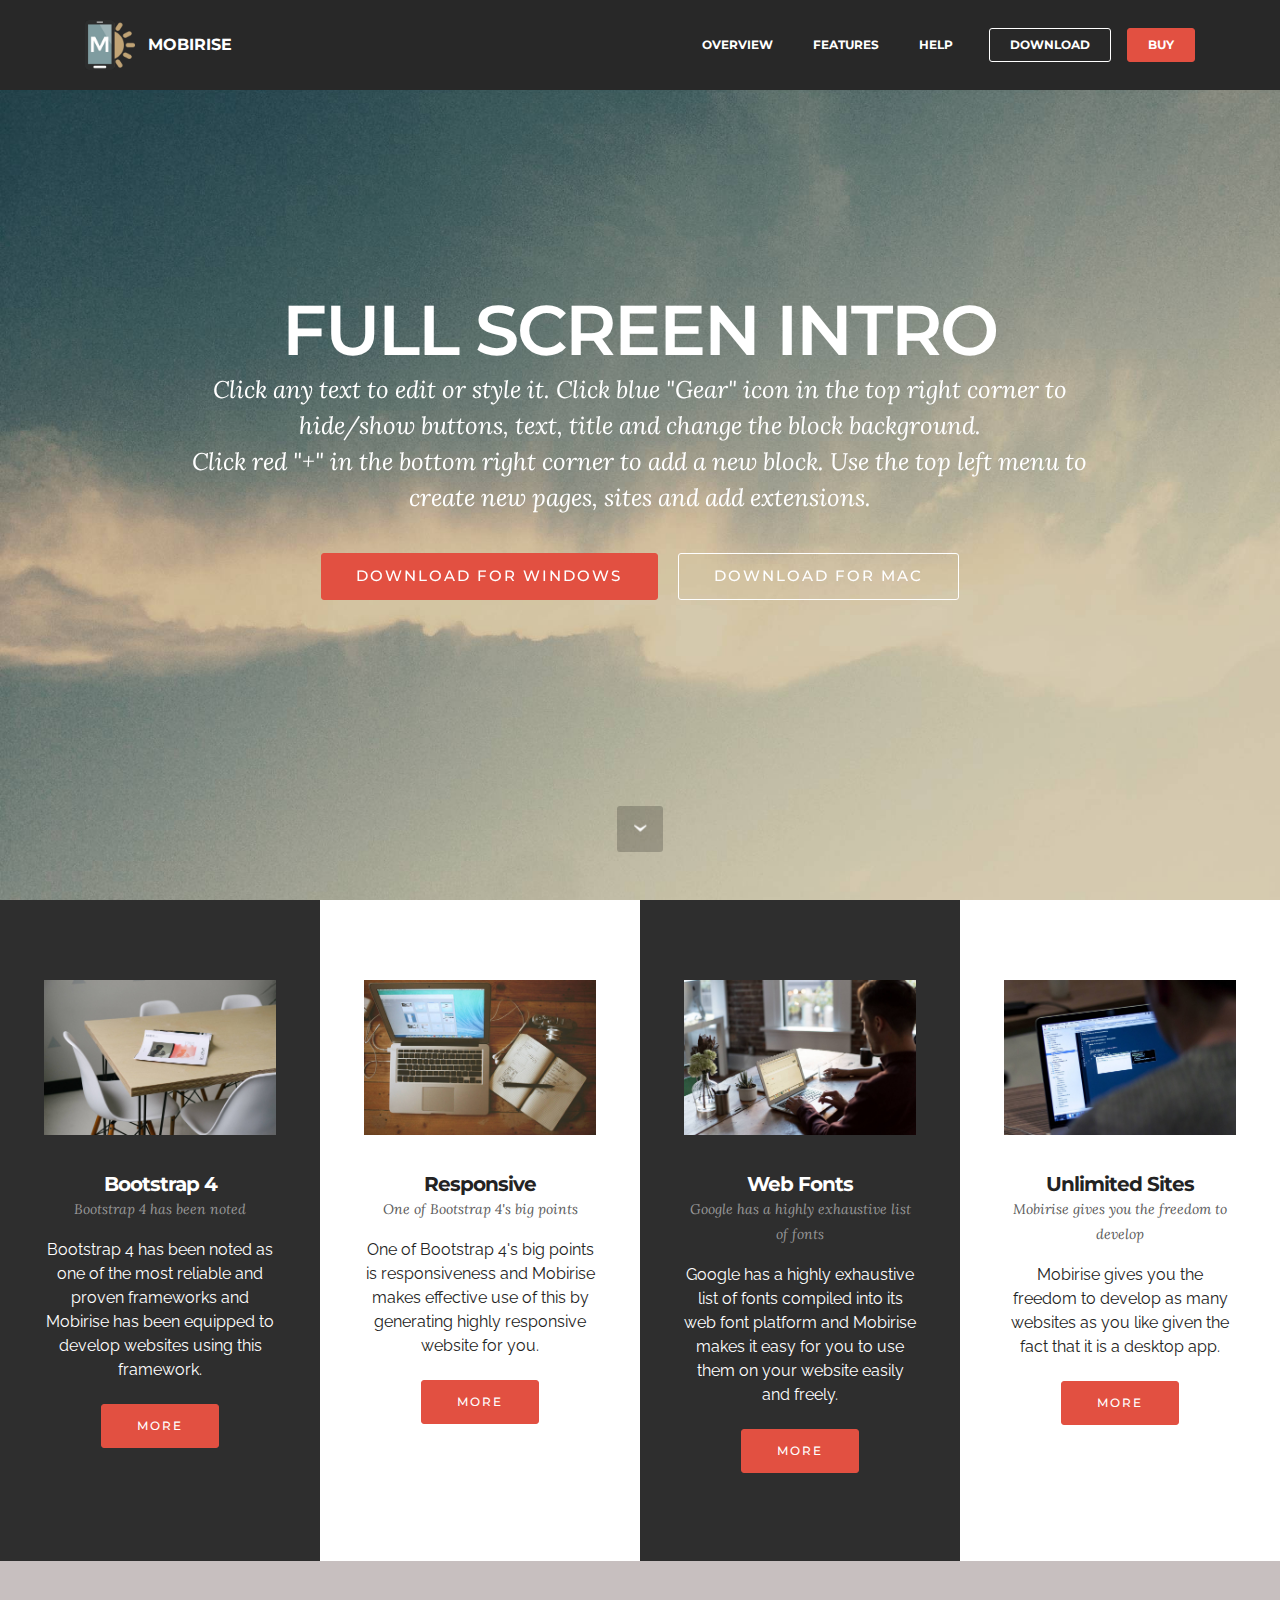
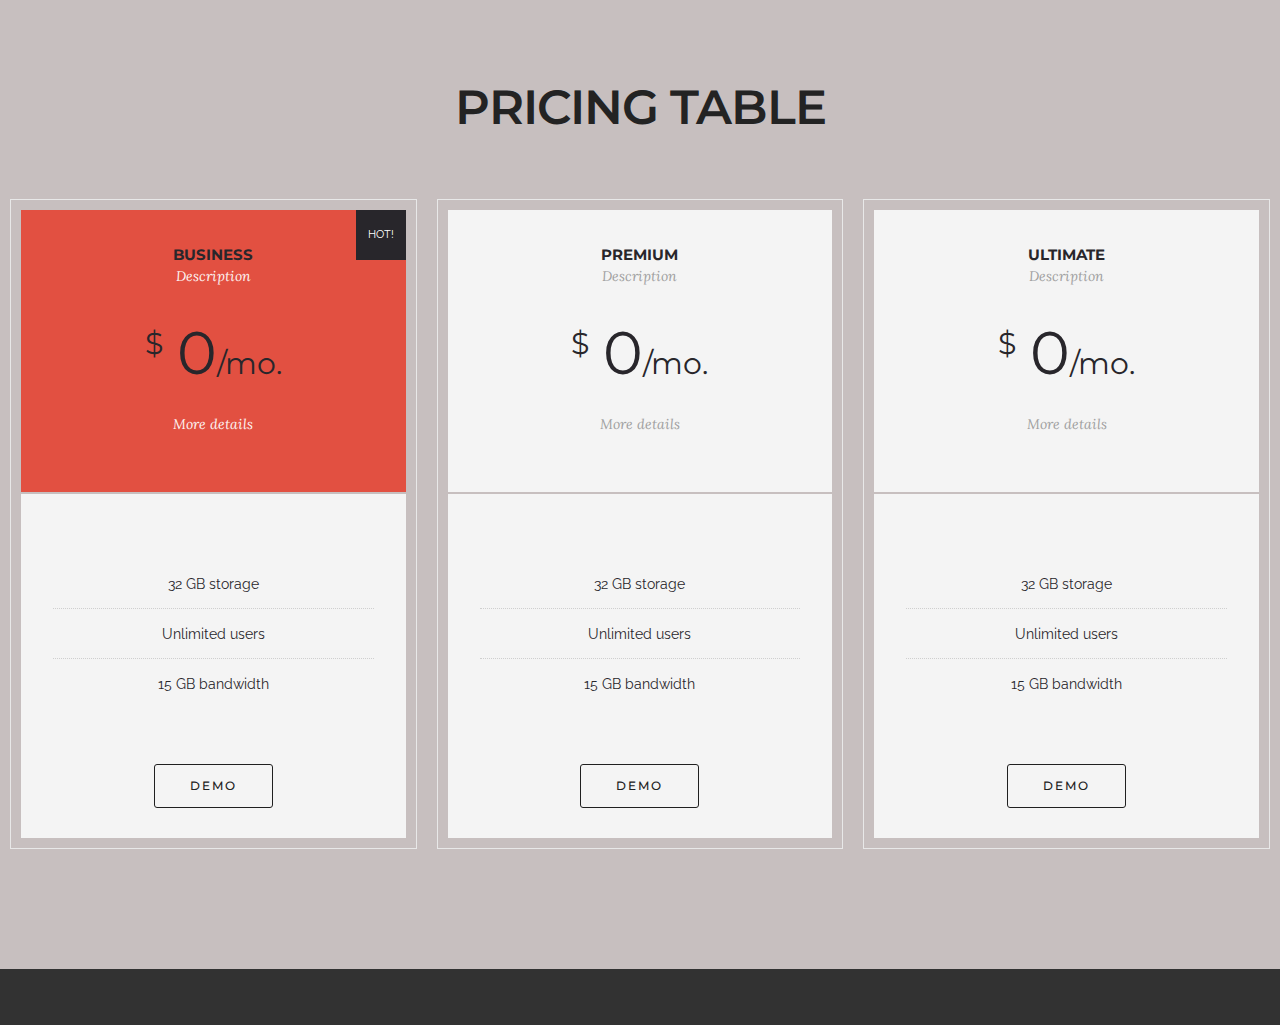
==== index.html @ 88212083 "create github pages" ====
<!DOCTYPE html>
<html>
<head>
  <!-- Site made with Mobirise Website Builder v3.12.1, https://mobirise.com -->
  <meta charset="UTF-8">
  <meta http-equiv="X-UA-Compatible" content="IE=edge">
  <meta name="generator" content="Mobirise v3.12.1, mobirise.com">
  <meta name="viewport" content="width=device-width, initial-scale=1">
  <link rel="shortcut icon" href="assets/images/direct.svg" type="image/x-icon">
  <meta name="description" content="">
  
  <link rel="stylesheet" href="https://fonts.googleapis.com/css?family=Lora:400,700,400italic,700italic&amp;subset=latin">
  <link rel="stylesheet" href="https://fonts.googleapis.com/css?family=Montserrat:400,700">
  <link rel="stylesheet" href="https://fonts.googleapis.com/css?family=Raleway:100,100i,200,200i,300,300i,400,400i,500,500i,600,600i,700,700i,800,800i,900,900i">
  <link rel="stylesheet" href="assets/bootstrap-material-design-font/css/material.css">
  <link rel="stylesheet" href="assets/tether/tether.min.css">
  <link rel="stylesheet" href="assets/bootstrap/css/bootstrap.min.css">
  <link rel="stylesheet" href="assets/dropdown/css/style.css">
  <link rel="stylesheet" href="assets/theme/css/style.css">
  <link rel="stylesheet" href="assets/mobirise/css/mbr-additional.css" type="text/css">
  
  
  
</head>
<body>
<section id="ext_menu-n">

    <nav class="navbar navbar-dropdown navbar-fixed-top">
        <div class="container">

            <div class="mbr-table">
                <div class="mbr-table-cell">

                    <div class="navbar-brand">
                        <a href="https://mobirise.com" class="navbar-logo"><img src="assets/images/logo.png" alt="Mobirise"></a>
                        <a class="navbar-caption" href="https://mobirise.com">MOBIRISE</a>
                    </div>

                </div>
                <div class="mbr-table-cell">

                    <button class="navbar-toggler pull-xs-right hidden-md-up" type="button" data-toggle="collapse" data-target="#exCollapsingNavbar">
                        <div class="hamburger-icon"></div>
                    </button>

                    <ul class="nav-dropdown collapse pull-xs-right nav navbar-nav navbar-toggleable-sm" id="exCollapsingNavbar"><li class="nav-item"><a class="nav-link link" href="https://mobirise.com/">OVERVIEW</a></li><li class="nav-item"><a class="nav-link link" href="https://mobirise.com/">FEATURES</a></li><li class="nav-item"><a class="nav-link link" href="https://mobirise.com/">HELP</a></li><li class="nav-item nav-btn"><a class="nav-link btn btn-white btn-white-outline" href="https://mobirise.com/">DOWNLOAD</a></li><li class="nav-item nav-btn"><a class="nav-link btn btn-primary" href="https://mobirise.com/">BUY</a></li></ul>
                    <button hidden="" class="navbar-toggler navbar-close" type="button" data-toggle="collapse" data-target="#exCollapsingNavbar">
                        <div class="close-icon"></div>
                    </button>

                </div>
            </div>

        </div>
    </nav>

</section>

<section class="engine"><a rel="external" href="https://mobirise.com">Mobirise Web Creator</a></section><section class="mbr-section mbr-section-hero mbr-section-full mbr-parallax-background mbr-section-with-arrow mbr-after-navbar" id="header1-m" style="background-image: url(assets/images/jumbotron.jpg);">

    

    <div class="mbr-table-cell">

        <div class="container">
            <div class="row">
                <div class="mbr-section col-md-10 col-md-offset-1 text-xs-center">

                    <h1 class="mbr-section-title display-1">FULL SCREEN INTRO</h1>
                    <p class="mbr-section-lead lead">Click any text to edit or style it. Click blue "Gear" icon in the top right corner to hide/show buttons, text, title and change the block background. <br> Click red "+" in the bottom right corner to add a new block. Use the top left menu to create new pages, sites and add extensions.</p>
                    <div class="mbr-section-btn"><a class="btn btn-lg btn-primary" href="https://mobirise.com">DOWNLOAD FOR WINDOWS</a> <a class="btn btn-lg btn-white btn-white-outline" href="https://mobirise.com">DOWNLOAD FOR MAC</a></div>
                </div>
            </div>
        </div>
    </div>

    <div class="mbr-arrow mbr-arrow-floating" aria-hidden="true"><a href="#features1-g"><i class="mbr-arrow-icon"></i></a></div>

</section>

<section class="mbr-cards mbr-section mbr-section-nopadding" id="features1-g" style="background-color: rgb(255, 255, 255);">

        

    <div class="mbr-cards-row row striped">

        <div class="mbr-cards-col col-xs-12 col-lg-3" style="padding-top: 80px; padding-bottom: 80px;">
            <div class="container">
                <div class="card cart-block">
                    <div class="card-img"><img src="assets/images/table.jpg" class="card-img-top"></div>
                    <div class="card-block">
                        <h4 class="card-title">Bootstrap 4</h4>
                        <h5 class="card-subtitle">Bootstrap 4 has been noted</h5>
                        <p class="card-text">Bootstrap 4 has been noted as one of the most reliable and proven frameworks and Mobirise has been equipped to develop websites using this framework.</p>
                        <div class="card-btn"><a href="https://mobirise.com" class="btn btn-primary">MORE</a></div>
                    </div>
                </div>
            </div>
        </div>
        <div class="mbr-cards-col col-xs-12 col-lg-3" style="padding-top: 80px; padding-bottom: 80px;">
            <div class="container">
                <div class="card cart-block">
                    <div class="card-img"><img src="assets/images/desktop.jpg" class="card-img-top"></div>
                    <div class="card-block">
                        <h4 class="card-title">Responsive</h4>
                        <h5 class="card-subtitle">One of Bootstrap 4's big points</h5>
                        <p class="card-text">One of Bootstrap 4's big points is responsiveness and Mobirise makes effective use of this by generating highly responsive website for you.</p>
                        <div class="card-btn"><a href="https://mobirise.com" class="btn btn-primary">MORE</a></div>
                    </div>
                </div>
            </div>
        </div>
        <div class="mbr-cards-col col-xs-12 col-lg-3" style="padding-top: 80px; padding-bottom: 80px;">
            <div class="container">
                <div class="card cart-block">
                    <div class="card-img"><img src="assets/images/coworkers.jpg" class="card-img-top"></div>
                    <div class="card-block">
                        <h4 class="card-title">Web Fonts</h4>
                        <h5 class="card-subtitle">Google has a highly exhaustive list of fonts</h5>
                        <p class="card-text">Google has a highly exhaustive list of fonts compiled into its web font platform and Mobirise makes it easy for you to use them on your website easily and freely.</p>
                        <div class="card-btn"><a href="https://mobirise.com" class="btn btn-primary">MORE</a></div>
                    </div>
                </div>
            </div>
        </div>
        <div class="mbr-cards-col col-xs-12 col-lg-3" style="padding-top: 80px; padding-bottom: 80px;">
            <div class="container">
                <div class="card cart-block">
                    <div class="card-img"><img src="assets/images/code-man.jpg" class="card-img-top"></div>
                    <div class="card-block">
                        <h4 class="card-title">Unlimited Sites</h4>
                        <h5 class="card-subtitle">Mobirise gives you the freedom to develop</h5>
                        <p class="card-text">Mobirise gives you the freedom to develop as many websites as you like given the fact that it is a desktop app.</p>
                        <div class="card-btn"><a href="https://mobirise.com" class="btn btn-primary">MORE</a></div>
                    </div>
                </div>
            </div>
        </div>
        
        
    </div>
</section>

<section class="mbr-section" id="pricing-table2-1" style="background-color: rgb(199, 191, 191); padding-top: 120px; padding-bottom: 120px;">

    

    <div class="mbr-section mbr-section__container mbr-section__container--middle">
      <div class="container">
          <div class="row">
              <div class="col-xs-12 text-xs-center">
                  <h3 class="mbr-section-title display-2">PRICING TABLE</h3>
                  
              </div>
          </div>
      </div>
    </div>

    <div class="mbr-section mbr-section-nopadding mbr-price-table">
      <div class="row">
            
            <div class="col-xs-12 col-md-6 col-xl-4">
                <div class="mbr-plan card text-xs-center">
                    <div class="mbr-plan-header card-block bg-primary">
                      <div class="mbr-plan-label">HOT!</div>
                      <div class="card-title">
                        <h3 class="mbr-plan-title">BUSINESS</h3>
                        <small class="mbr-plan-subtitle">Description</small>
                      </div>
                      <div class="card-text">
                          <div class="mbr-price">
                            <span class="mbr-price-value">$</span>
                            <span class="mbr-price-figure">0</span><small class="mbr-price-term">/mo.</small>
                          </div>
                          <small class="mbr-plan-price-desc">More details</small>
                      </div>
                    </div>
                    <div class="mbr-plan-body card-block">
                      <div class="mbr-plan-list"><ul class="list-group list-group-flush"><li class="list-group-item">32 GB storage</li><li class="list-group-item">Unlimited users</li><li class="list-group-item">15 GB bandwidth</li></ul></div>
                      <div class="mbr-plan-btn"><a href="https://mobirise.com" class="btn btn-black btn-black-outline">DEMO</a></div>
                    </div>
                </div>
            </div>
            <div class="col-xs-12 col-md-6 col-xl-4">
                <div class="mbr-plan card text-xs-center">
                    <div class="mbr-plan-header card-block">
                      
                      <div class="card-title">
                        <h3 class="mbr-plan-title">PREMIUM</h3>
                        <small class="mbr-plan-subtitle">Description</small>
                      </div>
                      <div class="card-text">
                          <div class="mbr-price">
                            <span class="mbr-price-value">$</span>
                            <span class="mbr-price-figure">0</span><small class="mbr-price-term">/mo.</small>
                          </div>
                          <small class="mbr-plan-price-desc">More details</small>
                      </div>
                    </div>
                    <div class="mbr-plan-body card-block">
                      <div class="mbr-plan-list"><ul class="list-group list-group-flush"><li class="list-group-item">32 GB storage</li><li class="list-group-item">Unlimited users</li><li class="list-group-item">15 GB bandwidth</li></ul></div>
                      <div class="mbr-plan-btn"><a href="https://mobirise.com" class="btn btn-black btn-black-outline">DEMO</a></div>
                    </div>
                </div>
            </div>
            <div class="col-xs-12 col-md-6 col-xl-4">
                <div class="mbr-plan card text-xs-center">
                    <div class="mbr-plan-header card-block">
                      
                      <div class="card-title">
                        <h3 class="mbr-plan-title">ULTIMATE</h3>
                        <small class="mbr-plan-subtitle">Description</small>
                      </div>
                      <div class="card-text">
                          <div class="mbr-price">
                            <span class="mbr-price-value">$</span>
                            <span class="mbr-price-figure">0</span><small class="mbr-price-term">/mo.</small>
                          </div>
                          <small class="mbr-plan-price-desc">More details</small>
                      </div>
                    </div>
                    <div class="mbr-plan-body card-block">
                      <div class="mbr-plan-list"><ul class="list-group list-group-flush"><li class="list-group-item">32 GB storage</li><li class="list-group-item">Unlimited users</li><li class="list-group-item">15 GB bandwidth</li></ul></div>
                      <div class="mbr-plan-btn"><a href="https://mobirise.com" class="btn btn-black btn-black-outline">DEMO</a></div>
                    </div>
                </div>
            </div>
          </div>
    </div>

</section>

<footer class="mbr-small-footer mbr-section mbr-section-nopadding" id="footer1-2" style="background-color: rgb(50, 50, 50); padding-top: 1.75rem; padding-bottom: 1.75rem;">
    
    <div class="container">
        <p class="text-xs-center"></p>
    </div>
</footer>


  <script src="assets/web/assets/jquery/jquery.min.js"></script>
  <script src="assets/tether/tether.min.js"></script>
  <script src="assets/bootstrap/js/bootstrap.min.js"></script>
  <script src="assets/smooth-scroll/smooth-scroll.js"></script>
  <script src="assets/dropdown/js/script.min.js"></script>
  <script src="assets/touch-swipe/jquery.touch-swipe.min.js"></script>
  <script src="assets/jarallax/jarallax.js"></script>
  <script src="assets/theme/js/script.js"></script>
  
  
</body>
</html>
---- assets/bootstrap-material-design-font/css/material.css ----
@font-face {
  font-family: 'Material-Design-Icons';
  src: url('../fonts/Material-Design-Icons.eot?3ocs8m');
  src: url('../fonts/Material-Design-Icons.eot?#iefix3ocs8m') format('embedded-opentype'), url('../fonts/Material-Design-Icons.woff?3ocs8m') format('woff'), url('../fonts/Material-Design-Icons.ttf?3ocs8m') format('truetype'), url('../fonts/Material-Design-Icons.svg?3ocs8m#Material-Design-Icons') format('svg');
  font-weight: normal;
  font-style: normal;
}
[class^="mdi-"],
[class*="mdi-"] {
  speak: none;
  display: inline-block;
  font-style: normal;
  font-variant:normal;
  font-weight:normal;
  /*font-size:24px;*/
  line-height:1;
  font-family:'Material-Design-Icons' !important;
  text-rendering: auto;
  
  -webkit-font-smoothing: antialiased;
  -moz-osx-font-smoothing: grayscale;
  -webkit-transform: translate(0, 0);
      -ms-transform: translate(0, 0);
          transform: translate(0, 0);
}
[class^="mdi-"]:before,
[class*="mdi-"]:before {
  display: inline-block;
  speak: none;
  text-decoration: inherit;
}
[class^="mdi-"].pull-left,
[class*="mdi-"].pull-left {
  margin-right: .3em;
}
[class^="mdi-"].pull-right,
[class*="mdi-"].pull-right {
  margin-left: .3em;
}
[class^="mdi-"].mdi-lg:before,
[class*="mdi-"].mdi-lg:before,
[class^="mdi-"].mdi-lg:after,
[class*="mdi-"].mdi-lg:after {
  font-size: 1.33333333em;
  line-height: 0.75em;
  vertical-align: -15%;
}
[class^="mdi-"].mdi-2x:before,
[class*="mdi-"].mdi-2x:before,
[class^="mdi-"].mdi-2x:after,
[class*="mdi-"].mdi-2x:after {
  font-size: 2em;
}
[class^="mdi-"].mdi-3x:before,
[class*="mdi-"].mdi-3x:before,
[class^="mdi-"].mdi-3x:after,
[class*="mdi-"].mdi-3x:after {
  font-size: 3em;
}
[class^="mdi-"].mdi-4x:before,
[class*="mdi-"].mdi-4x:before,
[class^="mdi-"].mdi-4x:after,
[class*="mdi-"].mdi-4x:after {
  font-size: 4em;
}
[class^="mdi-"].mdi-5x:before,
[class*="mdi-"].mdi-5x:before,
[class^="mdi-"].mdi-5x:after,
[class*="mdi-"].mdi-5x:after {
  font-size: 5em;
}
[class^="mdi-device-signal-cellular-"]:after,
[class^="mdi-device-battery-"]:after,
[class^="mdi-device-battery-charging-"]:after,
[class^="mdi-device-signal-cellular-connected-no-internet-"]:after,
[class^="mdi-device-signal-wifi-"]:after,
[class^="mdi-device-signal-wifi-statusbar-not-connected"]:after,
.mdi-device-network-wifi:after {
  opacity: .3;
  position: absolute;
  left: 0;
  top: 0;
  z-index: 1;
  display: inline-block;
  speak: none;
  text-decoration: inherit;
}
[class^="mdi-device-signal-cellular-"]:after {
  content: "\e758";
}
[class^="mdi-device-battery-"]:after {
  content: "\e735";
}
[class^="mdi-device-battery-charging-"]:after {
  content: "\e733";
}
[class^="mdi-device-signal-cellular-connected-no-internet-"]:after {
  content: "\e75d";
}
[class^="mdi-device-signal-wifi-"]:after,
.mdi-device-network-wifi:after {
  content: "\e765";
}
[class^="mdi-device-signal-wifi-statusbasr-not-connected"]:after {
  content: "\e8f7";
}
.mdi-device-signal-cellular-off:after,
.mdi-device-signal-cellular-null:after,
.mdi-device-signal-cellular-no-sim:after,
.mdi-device-signal-wifi-off:after,
.mdi-device-signal-wifi-4-bar:after,
.mdi-device-signal-cellular-4-bar:after,
.mdi-device-battery-alert:after,
.mdi-device-signal-cellular-connected-no-internet-4-bar:after,
.mdi-device-battery-std:after,
.mdi-device-battery-full .mdi-device-battery-unknown:after {
  content: "";
}
.mdi-fw {
  width: 1.28571429em;
  text-align: center;
}
.mdi-ul {
  padding-left: 0;
  margin-left: 2.14285714em;
  list-style-type: none;
}
.mdi-ul > li {
  position: relative;
}
.mdi-li {
  position: absolute;
  left: -2.14285714em;
  width: 2.14285714em;
  top: 0.14285714em;
  text-align: center;
}
.mdi-li.mdi-lg {
  left: -1.85714286em;
}
.mdi-border {
  padding: .2em .25em .15em;
  border: solid 0.08em #eeeeee;
  border-radius: .1em;
}
.mdi-spin {
  -webkit-animation: mdi-spin 2s infinite linear;
  animation: mdi-spin 2s infinite linear;
  -webkit-transform-origin: 50% 50%;
  -ms-transform-origin: 50% 50%;
      transform-origin: 50% 50%;
}
.mdi-pulse {
  -webkit-animation: mdi-spin 1s steps(8) infinite;
  animation: mdi-spin 1s steps(8) infinite;
  -webkit-transform-origin: 50% 50%;
  -ms-transform-origin: 50% 50%;
      transform-origin: 50% 50%;
}
@-webkit-keyframes mdi-spin {
  0% {
    -webkit-transform: rotate(0deg);
    transform: rotate(0deg);
  }
  100% {
    -webkit-transform: rotate(359deg);
    transform: rotate(359deg);
  }
}
@keyframes mdi-spin {
  0% {
    -webkit-transform: rotate(0deg);
    transform: rotate(0deg);
  }
  100% {
    -webkit-transform: rotate(359deg);
    transform: rotate(359deg);
  }
}
.mdi-rotate-90 {
  filter: progid:DXImageTransform.Microsoft.BasicImage(rotation=1);
  -webkit-transform: rotate(90deg);
  -ms-transform: rotate(90deg);
  transform: rotate(90deg);
}
.mdi-rotate-180 {
  filter: progid:DXImageTransform.Microsoft.BasicImage(rotation=2);
  -webkit-transform: rotate(180deg);
  -ms-transform: rotate(180deg);
  transform: rotate(180deg);
}
.mdi-rotate-270 {
  filter: progid:DXImageTransform.Microsoft.BasicImage(rotation=3);
  -webkit-transform: rotate(270deg);
  -ms-transform: rotate(270deg);
  transform: rotate(270deg);
}
.mdi-flip-horizontal {
  filter: progid:DXImageTransform.Microsoft.BasicImage(rotation=0, mirror=1);
  -webkit-transform: scale(-1, 1);
  -ms-transform: scale(-1, 1);
  transform: scale(-1, 1);
}
.mdi-flip-vertical {
  filter: progid:DXImageTransform.Microsoft.BasicImage(rotation=2, mirror=1);
  -webkit-transform: scale(1, -1);
  -ms-transform: scale(1, -1);
  transform: scale(1, -1);
}
:root .mdi-rotate-90,
:root .mdi-rotate-180,
:root .mdi-rotate-270,
:root .mdi-flip-horizontal,
:root .mdi-flip-vertical {
  -webkit-filter: none;
          filter: none;
}
.mdi-stack {
  position: relative;
  display: inline-block;
  width: 2em;
  height: 2em;
  line-height: 2em;
  vertical-align: middle;
}
.mdi-stack-1x,
.mdi-stack-2x {
  position: absolute;
  left: 0;
  width: 100%;
  text-align: center;
}
.mdi-stack-1x {
  line-height: inherit;
}
.mdi-stack-2x {
  font-size: 2em;
}
.mdi-inverse {
  color: #ffffff;
}
/* Start Icons */
.mdi-action-3d-rotation:before {
  content: "\e600";
}
.mdi-action-accessibility:before {
  content: "\e601";
}
.mdi-action-account-balance-wallet:before {
  content: "\e602";
}
.mdi-action-account-balance:before {
  content: "\e603";
}
.mdi-action-account-box:before {
  content: "\e604";
}
.mdi-action-account-child:before {
  content: "\e605";
}
.mdi-action-account-circle:before {
  content: "\e606";
}
.mdi-action-add-shopping-cart:before {
  content: "\e607";
}
.mdi-action-alarm-add:before {
  content: "\e608";
}
.mdi-action-alarm-off:before {
  content: "\e609";
}
.mdi-action-alarm-on:before {
  content: "\e60a";
}
.mdi-action-alarm:before {
  content: "\e60b";
}
.mdi-action-android:before {
  content: "\e60c";
}
.mdi-action-announcement:before {
  content: "\e60d";
}
.mdi-action-aspect-ratio:before {
  content: "\e60e";
}
.mdi-action-assessment:before {
  content: "\e60f";
}
.mdi-action-assignment-ind:before {
  content: "\e610";
}
.mdi-action-assignment-late:before {
  content: "\e611";
}
.mdi-action-assignment-return:before {
  content: "\e612";
}
.mdi-action-assignment-returned:before {
  content: "\e613";
}
.mdi-action-assignment-turned-in:before {
  content: "\e614";
}
.mdi-action-assignment:before {
  content: "\e615";
}
.mdi-action-autorenew:before {
  content: "\e616";
}
.mdi-action-backup:before {
  content: "\e617";
}
.mdi-action-book:before {
  content: "\e618";
}
.mdi-action-bookmark-outline:before {
  content: "\e619";
}
.mdi-action-bookmark:before {
  content: "\e61a";
}
.mdi-action-bug-report:before {
  content: "\e61b";
}
.mdi-action-cached:before {
  content: "\e61c";
}
.mdi-action-check-circle:before {
  content: "\e61d";
}
.mdi-action-class:before {
  content: "\e61e";
}
.mdi-action-credit-card:before {
  content: "\e61f";
}
.mdi-action-dashboard:before {
  content: "\e620";
}
.mdi-action-delete:before {
  content: "\e621";
}
.mdi-action-description:before {
  content: "\e622";
}
.mdi-action-dns:before {
  content: "\e623";
}
.mdi-action-done-all:before {
  content: "\e624";
}
.mdi-action-done:before {
  content: "\e625";
}
.mdi-action-event:before {
  content: "\e626";
}
.mdi-action-exit-to-app:before {
  content: "\e627";
}
.mdi-action-explore:before {
  content: "\e628";
}
.mdi-action-extension:before {
  content: "\e629";
}
.mdi-action-face-unlock:before {
  content: "\e62a";
}
.mdi-action-favorite-outline:before {
  content: "\e62b";
}
.mdi-action-favorite:before {
  content: "\e62c";
}
.mdi-action-find-in-page:before {
  content: "\e62d";
}
.mdi-action-find-replace:before {
  content: "\e62e";
}
.mdi-action-flip-to-back:before {
  content: "\e62f";
}
.mdi-action-flip-to-front:before {
  content: "\e630";
}
.mdi-action-get-app:before {
  content: "\e631";
}
.mdi-action-grade:before {
  content: "\e632";
}
.mdi-action-group-work:before {
  content: "\e633";
}
.mdi-action-help:before {
  content: "\e634";
}
.mdi-action-highlight-remove:before {
  content: "\e635";
}
.mdi-action-history:before {
  content: "\e636";
}
.mdi-action-home:before {
  content: "\e637";
}
.mdi-action-https:before {
  content: "\e638";
}
.mdi-action-info-outline:before {
  content: "\e639";
}
.mdi-action-info:before {
  content: "\e63a";
}
.mdi-action-input:before {
  content: "\e63b";
}
.mdi-action-invert-colors:before {
  content: "\e63c";
}
.mdi-action-label-outline:before {
  content: "\e63d";
}
.mdi-action-label:before {
  content: "\e63e";
}
.mdi-action-language:before {
  content: "\e63f";
}
.mdi-action-launch:before {
  content: "\e640";
}
.mdi-action-list:before {
  content: "\e641";
}
.mdi-action-lock-open:before {
  content: "\e642";
}
.mdi-action-lock-outline:before {
  content: "\e643";
}
.mdi-action-lock:before {
  content: "\e644";
}
.mdi-action-loyalty:before {
  content: "\e645";
}
.mdi-action-markunread-mailbox:before {
  content: "\e646";
}
.mdi-action-note-add:before {
  content: "\e647";
}
.mdi-action-open-in-browser:before {
  content: "\e648";
}
.mdi-action-open-in-new:before {
  content: "\e649";
}
.mdi-action-open-with:before {
  content: "\e64a";
}
.mdi-action-pageview:before {
  content: "\e64b";
}
.mdi-action-payment:before {
  content: "\e64c";
}
.mdi-action-perm-camera-mic:before {
  content: "\e64d";
}
.mdi-action-perm-contact-cal:before {
  content: "\e64e";
}
.mdi-action-perm-data-setting:before {
  content: "\e64f";
}
.mdi-action-perm-device-info:before {
  content: "\e650";
}
.mdi-action-perm-identity:before {
  content: "\e651";
}
.mdi-action-perm-media:before {
  content: "\e652";
}
.mdi-action-perm-phone-msg:before {
  content: "\e653";
}
.mdi-action-perm-scan-wifi:before {
  content: "\e654";
}
.mdi-action-picture-in-picture:before {
  content: "\e655";
}
.mdi-action-polymer:before {
  content: "\e656";
}
.mdi-action-print:before {
  content: "\e657";
}
.mdi-action-query-builder:before {
  content: "\e658";
}
.mdi-action-question-answer:before {
  content: "\e659";
}
.mdi-action-receipt:before {
  content: "\e65a";
}
.mdi-action-redeem:before {
  content: "\e65b";
}
.mdi-action-reorder:before {
  content: "\e65c";
}
.mdi-action-report-problem:before {
  content: "\e65d";
}
.mdi-action-restore:before {
  content: "\e65e";
}
.mdi-action-room:before {
  content: "\e65f";
}
.mdi-action-schedule:before {
  content: "\e660";
}
.mdi-action-search:before {
  content: "\e661";
}
.mdi-action-settings-applications:before {
  content: "\e662";
}
.mdi-action-settings-backup-restore:before {
  content: "\e663";
}
.mdi-action-settings-bluetooth:before {
  content: "\e664";
}
.mdi-action-settings-cell:before {
  content: "\e665";
}
.mdi-action-settings-display:before {
  content: "\e666";
}
.mdi-action-settings-ethernet:before {
  content: "\e667";
}
.mdi-action-settings-input-antenna:before {
  content: "\e668";
}
.mdi-action-settings-input-component:before {
  content: "\e669";
}
.mdi-action-settings-input-composite:before {
  content: "\e66a";
}
.mdi-action-settings-input-hdmi:before {
  content: "\e66b";
}
.mdi-action-settings-input-svideo:before {
  content: "\e66c";
}
.mdi-action-settings-overscan:before {
  content: "\e66d";
}
.mdi-action-settings-phone:before {
  content: "\e66e";
}
.mdi-action-settings-power:before {
  content: "\e66f";
}
.mdi-action-settings-remote:before {
  content: "\e670";
}
.mdi-action-settings-voice:before {
  content: "\e671";
}
.mdi-action-settings:before {
  content: "\e672";
}
.mdi-action-shop-two:before {
  content: "\e673";
}
.mdi-action-shop:before {
  content: "\e674";
}
.mdi-action-shopping-basket:before {
  content: "\e675";
}
.mdi-action-shopping-cart:before {
  content: "\e676";
}
.mdi-action-speaker-notes:before {
  content: "\e677";
}
.mdi-action-spellcheck:before {
  content: "\e678";
}
.mdi-action-star-rate:before {
  content: "\e679";
}
.mdi-action-stars:before {
  content: "\e67a";
}
.mdi-action-store:before {
  content: "\e67b";
}
.mdi-action-subject:before {
  content: "\e67c";
}
.mdi-action-supervisor-account:before {
  content: "\e67d";
}
.mdi-action-swap-horiz:before {
  content: "\e67e";
}
.mdi-action-swap-vert-circle:before {
  content: "\e67f";
}
.mdi-action-swap-vert:before {
  content: "\e680";
}
.mdi-action-system-update-tv:before {
  content: "\e681";
}
.mdi-action-tab-unselected:before {
  content: "\e682";
}
.mdi-action-tab:before {
  content: "\e683";
}
.mdi-action-theaters:before {
  content: "\e684";
}
.mdi-action-thumb-down:before {
  content: "\e685";
}
.mdi-action-thumb-up:before {
  content: "\e686";
}
.mdi-action-thumbs-up-down:before {
  content: "\e687";
}
.mdi-action-toc:before {
  content: "\e688";
}
.mdi-action-today:before {
  content: "\e689";
}
.mdi-action-track-changes:before {
  content: "\e68a";
}
.mdi-action-translate:before {
  content: "\e68b";
}
.mdi-action-trending-down:before {
  content: "\e68c";
}
.mdi-action-trending-neutral:before {
  content: "\e68d";
}
.mdi-action-trending-up:before {
  content: "\e68e";
}
.mdi-action-turned-in-not:before {
  content: "\e68f";
}
.mdi-action-turned-in:before {
  content: "\e690";
}
.mdi-action-verified-user:before {
  content: "\e691";
}
.mdi-action-view-agenda:before {
  content: "\e692";
}
.mdi-action-view-array:before {
  content: "\e693";
}
.mdi-action-view-carousel:before {
  content: "\e694";
}
.mdi-action-view-column:before {
  content: "\e695";
}
.mdi-action-view-day:before {
  content: "\e696";
}
.mdi-action-view-headline:before {
  content: "\e697";
}
.mdi-action-view-list:before {
  content: "\e698";
}
.mdi-action-view-module:before {
  content: "\e699";
}
.mdi-action-view-quilt:before {
  content: "\e69a";
}
.mdi-action-view-stream:before {
  content: "\e69b";
}
.mdi-action-view-week:before {
  content: "\e69c";
}
.mdi-action-visibility-off:before {
  content: "\e69d";
}
.mdi-action-visibility:before {
  content: "\e69e";
}
.mdi-action-wallet-giftcard:before {
  content: "\e69f";
}
.mdi-action-wallet-membership:before {
  content: "\e6a0";
}
.mdi-action-wallet-travel:before {
  content: "\e6a1";
}
.mdi-action-work:before {
  content: "\e6a2";
}
.mdi-alert-error:before {
  content: "\e6a3";
}
.mdi-alert-warning:before {
  content: "\e6a4";
}
.mdi-av-album:before {
  content: "\e6a5";
}
.mdi-av-closed-caption:before {
  content: "\e6a6";
}
.mdi-av-equalizer:before {
  content: "\e6a7";
}
.mdi-av-explicit:before {
  content: "\e6a8";
}
.mdi-av-fast-forward:before {
  content: "\e6a9";
}
.mdi-av-fast-rewind:before {
  content: "\e6aa";
}
.mdi-av-games:before {
  content: "\e6ab";
}
.mdi-av-hearing:before {
  content: "\e6ac";
}
.mdi-av-high-quality:before {
  content: "\e6ad";
}
.mdi-av-loop:before {
  content: "\e6ae";
}
.mdi-av-mic-none:before {
  content: "\e6af";
}
.mdi-av-mic-off:before {
  content: "\e6b0";
}
.mdi-av-mic:before {
  content: "\e6b1";
}
.mdi-av-movie:before {
  content: "\e6b2";
}
.mdi-av-my-library-add:before {
  content: "\e6b3";
}
.mdi-av-my-library-books:before {
  content: "\e6b4";
}
.mdi-av-my-library-music:before {
  content: "\e6b5";
}
.mdi-av-new-releases:before {
  content: "\e6b6";
}
.mdi-av-not-interested:before {
  content: "\e6b7";
}
.mdi-av-pause-circle-fill:before {
  content: "\e6b8";
}
.mdi-av-pause-circle-outline:before {
  content: "\e6b9";
}
.mdi-av-pause:before {
  content: "\e6ba";
}
.mdi-av-play-arrow:before {
  content: "\e6bb";
}
.mdi-av-play-circle-fill:before {
  content: "\e6bc";
}
.mdi-av-play-circle-outline:before {
  content: "\e6bd";
}
.mdi-av-play-shopping-bag:before {
  content: "\e6be";
}
.mdi-av-playlist-add:before {
  content: "\e6bf";
}
.mdi-av-queue-music:before {
  content: "\e6c0";
}
.mdi-av-queue:before {
  content: "\e6c1";
}
.mdi-av-radio:before {
  content: "\e6c2";
}
.mdi-av-recent-actors:before {
  content: "\e6c3";
}
.mdi-av-repeat-one:before {
  content: "\e6c4";
}
.mdi-av-repeat:before {
  content: "\e6c5";
}
.mdi-av-replay:before {
  content: "\e6c6";
}
.mdi-av-shuffle:before {
  content: "\e6c7";
}
.mdi-av-skip-next:before {
  content: "\e6c8";
}
.mdi-av-skip-previous:before {
  content: "\e6c9";
}
.mdi-av-snooze:before {
  content: "\e6ca";
}
.mdi-av-stop:before {
  content: "\e6cb";
}
.mdi-av-subtitles:before {
  content: "\e6cc";
}
.mdi-av-surround-sound:before {
  content: "\e6cd";
}
.mdi-av-timer:before {
  content: "\e6ce";
}
.mdi-av-video-collection:before {
  content: "\e6cf";
}
.mdi-av-videocam-off:before {
  content: "\e6d0";
}
.mdi-av-videocam:before {
  content: "\e6d1";
}
.mdi-av-volume-down:before {
  content: "\e6d2";
}
.mdi-av-volume-mute:before {
  content: "\e6d3";
}
.mdi-av-volume-off:before {
  content: "\e6d4";
}
.mdi-av-volume-up:before {
  content: "\e6d5";
}
.mdi-av-web:before {
  content: "\e6d6";
}
.mdi-communication-business:before {
  content: "\e6d7";
}
.mdi-communication-call-end:before {
  content: "\e6d8";
}
.mdi-communication-call-made:before {
  content: "\e6d9";
}
.mdi-communication-call-merge:before {
  content: "\e6da";
}
.mdi-communication-call-missed:before {
  content: "\e6db";
}
.mdi-communication-call-received:before {
  content: "\e6dc";
}
.mdi-communication-call-split:before {
  content: "\e6dd";
}
.mdi-communication-call:before {
  content: "\e6de";
}
.mdi-communication-chat:before {
  content: "\e6df";
}
.mdi-communication-clear-all:before {
  content: "\e6e0";
}
.mdi-communication-comment:before {
  content: "\e6e1";
}
.mdi-communication-contacts:before {
  content: "\e6e2";
}
.mdi-communication-dialer-sip:before {
  content: "\e6e3";
}
.mdi-communication-dialpad:before {
  content: "\e6e4";
}
.mdi-communication-dnd-on:before {
  content: "\e6e5";
}
.mdi-communication-email:before {
  content: "\e6e6";
}
.mdi-communication-forum:before {
  content: "\e6e7";
}
.mdi-communication-import-export:before {
  content: "\e6e8";
}
.mdi-communication-invert-colors-off:before {
  content: "\e6e9";
}
.mdi-communication-invert-colors-on:before {
  content: "\e6ea";
}
.mdi-communication-live-help:before {
  content: "\e6eb";
}
.mdi-communication-location-off:before {
  content: "\e6ec";
}
.mdi-communication-location-on:before {
  content: "\e6ed";
}
.mdi-communication-message:before {
  content: "\e6ee";
}
.mdi-communication-messenger:before {
  content: "\e6ef";
}
.mdi-communication-no-sim:before {
  content: "\e6f0";
}
.mdi-communication-phone:before {
  content: "\e6f1";
}
.mdi-communication-portable-wifi-off:before {
  content: "\e6f2";
}
.mdi-communication-quick-contacts-dialer:before {
  content: "\e6f3";
}
.mdi-communication-quick-contacts-mail:before {
  content: "\e6f4";
}
.mdi-communication-ring-volume:before {
  content: "\e6f5";
}
.mdi-communication-stay-current-landscape:before {
  content: "\e6f6";
}
.mdi-communication-stay-current-portrait:before {
  content: "\e6f7";
}
.mdi-communication-stay-primary-landscape:before {
  content: "\e6f8";
}
.mdi-communication-stay-primary-portrait:before {
  content: "\e6f9";
}
.mdi-communication-swap-calls:before {
  content: "\e6fa";
}
.mdi-communication-textsms:before {
  content: "\e6fb";
}
.mdi-communication-voicemail:before {
  content: "\e6fc";
}
.mdi-communication-vpn-key:before {
  content: "\e6fd";
}
.mdi-content-add-box:before {
  content: "\e6fe";
}
.mdi-content-add-circle-outline:before {
  content: "\e6ff";
}
.mdi-content-add-circle:before {
  content: "\e700";
}
.mdi-content-add:before {
  content: "\e701";
}
.mdi-content-archive:before {
  content: "\e702";
}
.mdi-content-backspace:before {
  content: "\e703";
}
.mdi-content-block:before {
  content: "\e704";
}
.mdi-content-clear:before {
  content: "\e705";
}
.mdi-content-content-copy:before {
  content: "\e706";
}
.mdi-content-content-cut:before {
  content: "\e707";
}
.mdi-content-content-paste:before {
  content: "\e708";
}
.mdi-content-create:before {
  content: "\e709";
}
.mdi-content-drafts:before {
  content: "\e70a";
}
.mdi-content-filter-list:before {
  content: "\e70b";
}
.mdi-content-flag:before {
  content: "\e70c";
}
.mdi-content-forward:before {
  content: "\e70d";
}
.mdi-content-gesture:before {
  content: "\e70e";
}
.mdi-content-inbox:before {
  content: "\e70f";
}
.mdi-content-link:before {
  content: "\e710";
}
.mdi-content-mail:before {
  content: "\e711";
}
.mdi-content-markunread:before {
  content: "\e712";
}
.mdi-content-redo:before {
  content: "\e713";
}
.mdi-content-remove-circle-outline:before {
  content: "\e714";
}
.mdi-content-remove-circle:before {
  content: "\e715";
}
.mdi-content-remove:before {
  content: "\e716";
}
.mdi-content-reply-all:before {
  content: "\e717";
}
.mdi-content-reply:before {
  content: "\e718";
}
.mdi-content-report:before {
  content: "\e719";
}
.mdi-content-save:before {
  content: "\e71a";
}
.mdi-content-select-all:before {
  content: "\e71b";
}
.mdi-content-send:before {
  content: "\e71c";
}
.mdi-content-sort:before {
  content: "\e71d";
}
.mdi-content-text-format:before {
  content: "\e71e";
}
.mdi-content-undo:before {
  content: "\e71f";
}
.mdi-editor-attach-file:before {
  content: "\e776";
}
.mdi-editor-attach-money:before {
  content: "\e777";
}
.mdi-editor-border-all:before {
  content: "\e778";
}
.mdi-editor-border-bottom:before {
  content: "\e779";
}
.mdi-editor-border-clear:before {
  content: "\e77a";
}
.mdi-editor-border-color:before {
  content: "\e77b";
}
.mdi-editor-border-horizontal:before {
  content: "\e77c";
}
.mdi-editor-border-inner:before {
  content: "\e77d";
}
.mdi-editor-border-left:before {
  content: "\e77e";
}
.mdi-editor-border-outer:before {
  content: "\e77f";
}
.mdi-editor-border-right:before {
  content: "\e780";
}
.mdi-editor-border-style:before {
  content: "\e781";
}
.mdi-editor-border-top:before {
  content: "\e782";
}
.mdi-editor-border-vertical:before {
  content: "\e783";
}
.mdi-editor-format-align-center:before {
  content: "\e784";
}
.mdi-editor-format-align-justify:before {
  content: "\e785";
}
.mdi-editor-format-align-left:before {
  content: "\e786";
}
.mdi-editor-format-align-right:before {
  content: "\e787";
}
.mdi-editor-format-bold:before {
  content: "\e788";
}
.mdi-editor-format-clear:before {
  content: "\e789";
}
.mdi-editor-format-color-fill:before {
  content: "\e78a";
}
.mdi-editor-format-color-reset:before {
  content: "\e78b";
}
.mdi-editor-format-color-text:before {
  content: "\e78c";
}
.mdi-editor-format-indent-decrease:before {
  content: "\e78d";
}
.mdi-editor-format-indent-increase:before {
  content: "\e78e";
}
.mdi-editor-format-italic:before {
  content: "\e78f";
}
.mdi-editor-format-line-spacing:before {
  content: "\e790";
}
.mdi-editor-format-list-bulleted:before {
  content: "\e791";
}
.mdi-editor-format-list-numbered:before {
  content: "\e792";
}
.mdi-editor-format-paint:before {
  content: "\e793";
}
.mdi-editor-format-quote:before {
  content: "\e794";
}
.mdi-editor-format-size:before {
  content: "\e795";
}
.mdi-editor-format-strikethrough:before {
  content: "\e796";
}
.mdi-editor-format-textdirection-l-to-r:before {
  content: "\e797";
}
.mdi-editor-format-textdirection-r-to-l:before {
  content: "\e798";
}
.mdi-editor-format-underline:before {
  content: "\e799";
}
.mdi-editor-functions:before {
  content: "\e79a";
}
.mdi-editor-insert-chart:before {
  content: "\e79b";
}
.mdi-editor-insert-comment:before {
  content: "\e79c";
}
.mdi-editor-insert-drive-file:before {
  content: "\e79d";
}
.mdi-editor-insert-emoticon:before {
  content: "\e79e";
}
.mdi-editor-insert-invitation:before {
  content: "\e79f";
}
.mdi-editor-insert-link:before {
  content: "\e7a0";
}
.mdi-editor-insert-photo:before {
  content: "\e7a1";
}
.mdi-editor-merge-type:before {
  content: "\e7a2";
}
.mdi-editor-mode-comment:before {
  content: "\e7a3";
}
.mdi-editor-mode-edit:before {
  content: "\e7a4";
}
.mdi-editor-publish:before {
  content: "\e7a5";
}
.mdi-editor-vertical-align-bottom:before {
  content: "\e7a6";
}
.mdi-editor-vertical-align-center:before {
  content: "\e7a7";
}
.mdi-editor-vertical-align-top:before {
  content: "\e7a8";
}
.mdi-editor-wrap-text:before {
  content: "\e7a9";
}
.mdi-file-attachment:before {
  content: "\e7aa";
}
.mdi-file-cloud-circle:before {
  content: "\e7ab";
}
.mdi-file-cloud-done:before {
  content: "\e7ac";
}
.mdi-file-cloud-download:before {
  content: "\e7ad";
}
.mdi-file-cloud-off:before {
  content: "\e7ae";
}
.mdi-file-cloud-queue:before {
  content: "\e7af";
}
.mdi-file-cloud-upload:before {
  content: "\e7b0";
}
.mdi-file-cloud:before {
  content: "\e7b1";
}
.mdi-file-file-download:before {
  content: "\e7b2";
}
.mdi-file-file-upload:before {
  content: "\e7b3";
}
.mdi-file-folder-open:before {
  content: "\e7b4";
}
.mdi-file-folder-shared:before {
  content: "\e7b5";
}
.mdi-file-folder:before {
  content: "\e7b6";
}
.mdi-device-access-alarm:before {
  content: "\e720";
}
.mdi-device-access-alarms:before {
  content: "\e721";
}
.mdi-device-access-time:before {
  content: "\e722";
}
.mdi-device-add-alarm:before {
  content: "\e723";
}
.mdi-device-airplanemode-off:before {
  content: "\e724";
}
.mdi-device-airplanemode-on:before {
  content: "\e725";
}
.mdi-device-battery-20:before {
  content: "\e726";
}
.mdi-device-battery-30:before {
  content: "\e727";
}
.mdi-device-battery-50:before {
  content: "\e728";
}
.mdi-device-battery-60:before {
  content: "\e729";
}
.mdi-device-battery-80:before {
  content: "\e72a";
}
.mdi-device-battery-90:before {
  content: "\e72b";
}
.mdi-device-battery-alert:before {
  content: "\e72c";
}
.mdi-device-battery-charging-20:before {
  content: "\e72d";
}
.mdi-device-battery-charging-30:before {
  content: "\e72e";
}
.mdi-device-battery-charging-50:before {
  content: "\e72f";
}
.mdi-device-battery-charging-60:before {
  content: "\e730";
}
.mdi-device-battery-charging-80:before {
  content: "\e731";
}
.mdi-device-battery-charging-90:before {
  content: "\e732";
}
.mdi-device-battery-charging-full:before {
  content: "\e733";
}
.mdi-device-battery-full:before {
  content: "\e734";
}
.mdi-device-battery-std:before {
  content: "\e735";
}
.mdi-device-battery-unknown:before {
  content: "\e736";
}
.mdi-device-bluetooth-connected:before {
  content: "\e737";
}
.mdi-device-bluetooth-disabled:before {
  content: "\e738";
}
.mdi-device-bluetooth-searching:before {
  content: "\e739";
}
.mdi-device-bluetooth:before {
  content: "\e73a";
}
.mdi-device-brightness-auto:before {
  content: "\e73b";
}
.mdi-device-brightness-high:before {
  content: "\e73c";
}
.mdi-device-brightness-low:before {
  content: "\e73d";
}
.mdi-device-brightness-medium:before {
  content: "\e73e";
}
.mdi-device-data-usage:before {
  content: "\e73f";
}
.mdi-device-developer-mode:before {
  content: "\e740";
}
.mdi-device-devices:before {
  content: "\e741";
}
.mdi-device-dvr:before {
  content: "\e742";
}
.mdi-device-gps-fixed:before {
  content: "\e743";
}
.mdi-device-gps-not-fixed:before {
  content: "\e744";
}
.mdi-device-gps-off:before {
  content: "\e745";
}
.mdi-device-location-disabled:before {
  content: "\e746";
}
.mdi-device-location-searching:before {
  content: "\e747";
}
.mdi-device-multitrack-audio:before {
  content: "\e748";
}
.mdi-device-network-cell:before {
  content: "\e749";
}
.mdi-device-network-wifi:before {
  content: "\e74a";
}
.mdi-device-nfc:before {
  content: "\e74b";
}
.mdi-device-now-wallpaper:before {
  content: "\e74c";
}
.mdi-device-now-widgets:before {
  content: "\e74d";
}
.mdi-device-screen-lock-landscape:before {
  content: "\e74e";
}
.mdi-device-screen-lock-portrait:before {
  content: "\e74f";
}
.mdi-device-screen-lock-rotation:before {
  content: "\e750";
}
.mdi-device-screen-rotation:before {
  content: "\e751";
}
.mdi-device-sd-storage:before {
  content: "\e752";
}
.mdi-device-settings-system-daydream:before {
  content: "\e753";
}
.mdi-device-signal-cellular-0-bar:before {
  content: "\e754";
}
.mdi-device-signal-cellular-1-bar:before {
  content: "\e755";
}
.mdi-device-signal-cellular-2-bar:before {
  content: "\e756";
}
.mdi-device-signal-cellular-3-bar:before {
  content: "\e757";
}
.mdi-device-signal-cellular-4-bar:before {
  content: "\e758";
}
.mdi-signal-wifi-statusbar-connected-no-internet-after:before {
  content: "\e8f6";
}
.mdi-device-signal-cellular-connected-no-internet-0-bar:before {
  content: "\e759";
}
.mdi-device-signal-cellular-connected-no-internet-1-bar:before {
  content: "\e75a";
}
.mdi-device-signal-cellular-connected-no-internet-2-bar:before {
  content: "\e75b";
}
.mdi-device-signal-cellular-connected-no-internet-3-bar:before {
  content: "\e75c";
}
.mdi-device-signal-cellular-connected-no-internet-4-bar:before {
  content: "\e75d";
}
.mdi-device-signal-cellular-no-sim:before {
  content: "\e75e";
}
.mdi-device-signal-cellular-null:before {
  content: "\e75f";
}
.mdi-device-signal-cellular-off:before {
  content: "\e760";
}
.mdi-device-signal-wifi-0-bar:before {
  content: "\e761";
}
.mdi-device-signal-wifi-1-bar:before {
  content: "\e762";
}
.mdi-device-signal-wifi-2-bar:before {
  content: "\e763";
}
.mdi-device-signal-wifi-3-bar:before {
  content: "\e764";
}
.mdi-device-signal-wifi-4-bar:before {
  content: "\e765";
}
.mdi-device-signal-wifi-off:before {
  content: "\e766";
}
.mdi-device-signal-wifi-statusbar-1-bar:before {
  content: "\e767";
}
.mdi-device-signal-wifi-statusbar-2-bar:before {
  content: "\e768";
}
.mdi-device-signal-wifi-statusbar-3-bar:before {
  content: "\e769";
}
.mdi-device-signal-wifi-statusbar-4-bar:before {
  content: "\e76a";
}
.mdi-device-signal-wifi-statusbar-connected-no-internet-:before {
  content: "\e76b";
}
.mdi-device-signal-wifi-statusbar-connected-no-internet:before {
  content: "\e76f";
}
.mdi-device-signal-wifi-statusbar-connected-no-internet-2:before {
  content: "\e76c";
}
.mdi-device-signal-wifi-statusbar-connected-no-internet-3:before {
  content: "\e76d";
}
.mdi-device-signal-wifi-statusbar-connected-no-internet-4:before {
  content: "\e76e";
}
.mdi-signal-wifi-statusbar-not-connected-after:before {
  content: "\e8f7";
}
.mdi-device-signal-wifi-statusbar-not-connected:before {
  content: "\e770";
}
.mdi-device-signal-wifi-statusbar-null:before {
  content: "\e771";
}
.mdi-device-storage:before {
  content: "\e772";
}
.mdi-device-usb:before {
  content: "\e773";
}
.mdi-device-wifi-lock:before {
  content: "\e774";
}
.mdi-device-wifi-tethering:before {
  content: "\e775";
}
.mdi-hardware-cast-connected:before {
  content: "\e7b7";
}
.mdi-hardware-cast:before {
  content: "\e7b8";
}
.mdi-hardware-computer:before {
  content: "\e7b9";
}
.mdi-hardware-desktop-mac:before {
  content: "\e7ba";
}
.mdi-hardware-desktop-windows:before {
  content: "\e7bb";
}
.mdi-hardware-dock:before {
  content: "\e7bc";
}
.mdi-hardware-gamepad:before {
  content: "\e7bd";
}
.mdi-hardware-headset-mic:before {
  content: "\e7be";
}
.mdi-hardware-headset:before {
  content: "\e7bf";
}
.mdi-hardware-keyboard-alt:before {
  content: "\e7c0";
}
.mdi-hardware-keyboard-arrow-down:before {
  content: "\e7c1";
}
.mdi-hardware-keyboard-arrow-left:before {
  content: "\e7c2";
}
.mdi-hardware-keyboard-arrow-right:before {
  content: "\e7c3";
}
.mdi-hardware-keyboard-arrow-up:before {
  content: "\e7c4";
}
.mdi-hardware-keyboard-backspace:before {
  content: "\e7c5";
}
.mdi-hardware-keyboard-capslock:before {
  content: "\e7c6";
}
.mdi-hardware-keyboard-control:before {
  content: "\e7c7";
}
.mdi-hardware-keyboard-hide:before {
  content: "\e7c8";
}
.mdi-hardware-keyboard-return:before {
  content: "\e7c9";
}
.mdi-hardware-keyboard-tab:before {
  content: "\e7ca";
}
.mdi-hardware-keyboard-voice:before {
  content: "\e7cb";
}
.mdi-hardware-keyboard:before {
  content: "\e7cc";
}
.mdi-hardware-laptop-chromebook:before {
  content: "\e7cd";
}
.mdi-hardware-laptop-mac:before {
  content: "\e7ce";
}
.mdi-hardware-laptop-windows:before {
  content: "\e7cf";
}
.mdi-hardware-laptop:before {
  content: "\e7d0";
}
.mdi-hardware-memory:before {
  content: "\e7d1";
}
.mdi-hardware-mouse:before {
  content: "\e7d2";
}
.mdi-hardware-phone-android:before {
  content: "\e7d3";
}
.mdi-hardware-phone-iphone:before {
  content: "\e7d4";
}
.mdi-hardware-phonelink-off:before {
  content: "\e7d5";
}
.mdi-hardware-phonelink:before {
  content: "\e7d6";
}
.mdi-hardware-security:before {
  content: "\e7d7";
}
.mdi-hardware-sim-card:before {
  content: "\e7d8";
}
.mdi-hardware-smartphone:before {
  content: "\e7d9";
}
.mdi-hardware-speaker:before {
  content: "\e7da";
}
.mdi-hardware-tablet-android:before {
  content: "\e7db";
}
.mdi-hardware-tablet-mac:before {
  content: "\e7dc";
}
.mdi-hardware-tablet:before {
  content: "\e7dd";
}
.mdi-hardware-tv:before {
  content: "\e7de";
}
.mdi-hardware-watch:before {
  content: "\e7df";
}
.mdi-image-add-to-photos:before {
  content: "\e7e0";
}
.mdi-image-adjust:before {
  content: "\e7e1";
}
.mdi-image-assistant-photo:before {
  content: "\e7e2";
}
.mdi-image-audiotrack:before {
  content: "\e7e3";
}
.mdi-image-blur-circular:before {
  content: "\e7e4";
}
.mdi-image-blur-linear:before {
  content: "\e7e5";
}
.mdi-image-blur-off:before {
  content: "\e7e6";
}
.mdi-image-blur-on:before {
  content: "\e7e7";
}
.mdi-image-brightness-1:before {
  content: "\e7e8";
}
.mdi-image-brightness-2:before {
  content: "\e7e9";
}
.mdi-image-brightness-3:before {
  content: "\e7ea";
}
.mdi-image-brightness-4:before {
  content: "\e7eb";
}
.mdi-image-brightness-5:before {
  content: "\e7ec";
}
.mdi-image-brightness-6:before {
  content: "\e7ed";
}
.mdi-image-brightness-7:before {
  content: "\e7ee";
}
.mdi-image-brush:before {
  content: "\e7ef";
}
.mdi-image-camera-alt:before {
  content: "\e7f0";
}
.mdi-image-camera-front:before {
  content: "\e7f1";
}
.mdi-image-camera-rear:before {
  content: "\e7f2";
}
.mdi-image-camera-roll:before {
  content: "\e7f3";
}
.mdi-image-camera:before {
  content: "\e7f4";
}
.mdi-image-center-focus-strong:before {
  content: "\e7f5";
}
.mdi-image-center-focus-weak:before {
  content: "\e7f6";
}
.mdi-image-collections:before {
  content: "\e7f7";
}
.mdi-image-color-lens:before {
  content: "\e7f8";
}
.mdi-image-colorize:before {
  content: "\e7f9";
}
.mdi-image-compare:before {
  content: "\e7fa";
}
.mdi-image-control-point-duplicate:before {
  content: "\e7fb";
}
.mdi-image-control-point:before {
  content: "\e7fc";
}
.mdi-image-crop-3-2:before {
  content: "\e7fd";
}
.mdi-image-crop-5-4:before {
  content: "\e7fe";
}
.mdi-image-crop-7-5:before {
  content: "\e7ff";
}
.mdi-image-crop-16-9:before {
  content: "\e800";
}
.mdi-image-crop-din:before {
  content: "\e801";
}
.mdi-image-crop-free:before {
  content: "\e802";
}
.mdi-image-crop-landscape:before {
  content: "\e803";
}
.mdi-image-crop-original:before {
  content: "\e804";
}
.mdi-image-crop-portrait:before {
  content: "\e805";
}
.mdi-image-crop-square:before {
  content: "\e806";
}
.mdi-image-crop:before {
  content: "\e807";
}
.mdi-image-dehaze:before {
  content: "\e808";
}
.mdi-image-details:before {
  content: "\e809";
}
.mdi-image-edit:before {
  content: "\e80a";
}
.mdi-image-exposure-minus-1:before {
  content: "\e80b";
}
.mdi-image-exposure-minus-2:before {
  content: "\e80c";
}
.mdi-image-exposure-plus-1:before {
  content: "\e80d";
}
.mdi-image-exposure-plus-2:before {
  content: "\e80e";
}
.mdi-image-exposure-zero:before {
  content: "\e80f";
}
.mdi-image-exposure:before {
  content: "\e810";
}
.mdi-image-filter-1:before {
  content: "\e811";
}
.mdi-image-filter-2:before {
  content: "\e812";
}
.mdi-image-filter-3:before {
  content: "\e813";
}
.mdi-image-filter-4:before {
  content: "\e814";
}
.mdi-image-filter-5:before {
  content: "\e815";
}
.mdi-image-filter-6:before {
  content: "\e816";
}
.mdi-image-filter-7:before {
  content: "\e817";
}
.mdi-image-filter-8:before {
  content: "\e818";
}
.mdi-image-filter-9-plus:before {
  content: "\e819";
}
.mdi-image-filter-9:before {
  content: "\e81a";
}
.mdi-image-filter-b-and-w:before {
  content: "\e81b";
}
.mdi-image-filter-center-focus:before {
  content: "\e81c";
}
.mdi-image-filter-drama:before {
  content: "\e81d";
}
.mdi-image-filter-frames:before {
  content: "\e81e";
}
.mdi-image-filter-hdr:before {
  content: "\e81f";
}
.mdi-image-filter-none:before {
  content: "\e820";
}
.mdi-image-filter-tilt-shift:before {
  content: "\e821";
}
.mdi-image-filter-vintage:before {
  content: "\e822";
}
.mdi-image-filter:before {
  content: "\e823";
}
.mdi-image-flare:before {
  content: "\e824";
}
.mdi-image-flash-auto:before {
  content: "\e825";
}
.mdi-image-flash-off:before {
  content: "\e826";
}
.mdi-image-flash-on:before {
  content: "\e827";
}
.mdi-image-flip:before {
  content: "\e828";
}
.mdi-image-gradient:before {
  content: "\e829";
}
.mdi-image-grain:before {
  content: "\e82a";
}
.mdi-image-grid-off:before {
  content: "\e82b";
}
.mdi-image-grid-on:before {
  content: "\e82c";
}
.mdi-image-hdr-off:before {
  content: "\e82d";
}
.mdi-image-hdr-on:before {
  content: "\e82e";
}
.mdi-image-hdr-strong:before {
  content: "\e82f";
}
.mdi-image-hdr-weak:before {
  content: "\e830";
}
.mdi-image-healing:before {
  content: "\e831";
}
.mdi-image-image-aspect-ratio:before {
  content: "\e832";
}
.mdi-image-image:before {
  content: "\e833";
}
.mdi-image-iso:before {
  content: "\e834";
}
.mdi-image-landscape:before {
  content: "\e835";
}
.mdi-image-leak-add:before {
  content: "\e836";
}
.mdi-image-leak-remove:before {
  content: "\e837";
}
.mdi-image-lens:before {
  content: "\e838";
}
.mdi-image-looks-3:before {
  content: "\e839";
}
.mdi-image-looks-4:before {
  content: "\e83a";
}
.mdi-image-looks-5:before {
  content: "\e83b";
}
.mdi-image-looks-6:before {
  content: "\e83c";
}
.mdi-image-looks-one:before {
  content: "\e83d";
}
.mdi-image-looks-two:before {
  content: "\e83e";
}
.mdi-image-looks:before {
  content: "\e83f";
}
.mdi-image-loupe:before {
  content: "\e840";
}
.mdi-image-movie-creation:before {
  content: "\e841";
}
.mdi-image-nature-people:before {
  content: "\e842";
}
.mdi-image-nature:before {
  content: "\e843";
}
.mdi-image-navigate-before:before {
  content: "\e844";
}
.mdi-image-navigate-next:before {
  content: "\e845";
}
.mdi-image-palette:before {
  content: "\e846";
}
.mdi-image-panorama-fisheye:before {
  content: "\e847";
}
.mdi-image-panorama-horizontal:before {
  content: "\e848";
}
.mdi-image-panorama-vertical:before {
  content: "\e849";
}
.mdi-image-panorama-wide-angle:before {
  content: "\e84a";
}
.mdi-image-panorama:before {
  content: "\e84b";
}
.mdi-image-photo-album:before {
  content: "\e84c";
}
.mdi-image-photo-camera:before {
  content: "\e84d";
}
.mdi-image-photo-library:before {
  content: "\e84e";
}
.mdi-image-photo:before {
  content: "\e84f";
}
.mdi-image-portrait:before {
  content: "\e850";
}
.mdi-image-remove-red-eye:before {
  content: "\e851";
}
.mdi-image-rotate-left:before {
  content: "\e852";
}
.mdi-image-rotate-right:before {
  content: "\e853";
}
.mdi-image-slideshow:before {
  content: "\e854";
}
.mdi-image-straighten:before {
  content: "\e855";
}
.mdi-image-style:before {
  content: "\e856";
}
.mdi-image-switch-camera:before {
  content: "\e857";
}
.mdi-image-switch-video:before {
  content: "\e858";
}
.mdi-image-tag-faces:before {
  content: "\e859";
}
.mdi-image-texture:before {
  content: "\e85a";
}
.mdi-image-timelapse:before {
  content: "\e85b";
}
.mdi-image-timer-3:before {
  content: "\e85c";
}
.mdi-image-timer-10:before {
  content: "\e85d";
}
.mdi-image-timer-auto:before {
  content: "\e85e";
}
.mdi-image-timer-off:before {
  content: "\e85f";
}
.mdi-image-timer:before {
  content: "\e860";
}
.mdi-image-tonality:before {
  content: "\e861";
}
.mdi-image-transform:before {
  content: "\e862";
}
.mdi-image-tune:before {
  content: "\e863";
}
.mdi-image-wb-auto:before {
  content: "\e864";
}
.mdi-image-wb-cloudy:before {
  content: "\e865";
}
.mdi-image-wb-incandescent:before {
  content: "\e866";
}
.mdi-image-wb-irradescent:before {
  content: "\e867";
}
.mdi-image-wb-sunny:before {
  content: "\e868";
}
.mdi-maps-beenhere:before {
  content: "\e869";
}
.mdi-maps-directions-bike:before {
  content: "\e86a";
}
.mdi-maps-directions-bus:before {
  content: "\e86b";
}
.mdi-maps-directions-car:before {
  content: "\e86c";
}
.mdi-maps-directions-ferry:before {
  content: "\e86d";
}
.mdi-maps-directions-subway:before {
  content: "\e86e";
}
.mdi-maps-directions-train:before {
  content: "\e86f";
}
.mdi-maps-directions-transit:before {
  content: "\e870";
}
.mdi-maps-directions-walk:before {
  content: "\e871";
}
.mdi-maps-directions:before {
  content: "\e872";
}
.mdi-maps-flight:before {
  content: "\e873";
}
.mdi-maps-hotel:before {
  content: "\e874";
}
.mdi-maps-layers-clear:before {
  content: "\e875";
}
.mdi-maps-layers:before {
  content: "\e876";
}
.mdi-maps-local-airport:before {
  content: "\e877";
}
.mdi-maps-local-atm:before {
  content: "\e878";
}
.mdi-maps-local-attraction:before {
  content: "\e879";
}
.mdi-maps-local-bar:before {
  content: "\e87a";
}
.mdi-maps-local-cafe:before {
  content: "\e87b";
}
.mdi-maps-local-car-wash:before {
  content: "\e87c";
}
.mdi-maps-local-convenience-store:before {
  content: "\e87d";
}
.mdi-maps-local-drink:before {
  content: "\e87e";
}
.mdi-maps-local-florist:before {
  content: "\e87f";
}
.mdi-maps-local-gas-station:before {
  content: "\e880";
}
.mdi-maps-local-grocery-store:before {
  content: "\e881";
}
.mdi-maps-local-hospital:before {
  content: "\e882";
}
.mdi-maps-local-hotel:before {
  content: "\e883";
}
.mdi-maps-local-laundry-service:before {
  content: "\e884";
}
.mdi-maps-local-library:before {
  content: "\e885";
}
.mdi-maps-local-mall:before {
  content: "\e886";
}
.mdi-maps-local-movies:before {
  content: "\e887";
}
.mdi-maps-local-offer:before {
  content: "\e888";
}
.mdi-maps-local-parking:before {
  content: "\e889";
}
.mdi-maps-local-pharmacy:before {
  content: "\e88a";
}
.mdi-maps-local-phone:before {
  content: "\e88b";
}
.mdi-maps-local-pizza:before {
  content: "\e88c";
}
.mdi-maps-local-play:before {
  content: "\e88d";
}
.mdi-maps-local-post-office:before {
  content: "\e88e";
}
.mdi-maps-local-print-shop:before {
  content: "\e88f";
}
.mdi-maps-local-restaurant:before {
  content: "\e890";
}
.mdi-maps-local-see:before {
  content: "\e891";
}
.mdi-maps-local-shipping:before {
  content: "\e892";
}
.mdi-maps-local-taxi:before {
  content: "\e893";
}
.mdi-maps-location-history:before {
  content: "\e894";
}
.mdi-maps-map:before {
  content: "\e895";
}
.mdi-maps-my-location:before {
  content: "\e896";
}
.mdi-maps-navigation:before {
  content: "\e897";
}
.mdi-maps-pin-drop:before {
  content: "\e898";
}
.mdi-maps-place:before {
  content: "\e899";
}
.mdi-maps-rate-review:before {
  content: "\e89a";
}
.mdi-maps-restaurant-menu:before {
  content: "\e89b";
}
.mdi-maps-satellite:before {
  content: "\e89c";
}
.mdi-maps-store-mall-directory:before {
  content: "\e89d";
}
.mdi-maps-terrain:before {
  content: "\e89e";
}
.mdi-maps-traffic:before {
  content: "\e89f";
}
.mdi-navigation-apps:before {
  content: "\e8a0";
}
.mdi-navigation-arrow-back:before {
  content: "\e8a1";
}
.mdi-navigation-arrow-drop-down-circle:before {
  content: "\e8a2";
}
.mdi-navigation-arrow-drop-down:before {
  content: "\e8a3";
}
.mdi-navigation-arrow-drop-up:before {
  content: "\e8a4";
}
.mdi-navigation-arrow-forward:before {
  content: "\e8a5";
}
.mdi-navigation-cancel:before {
  content: "\e8a6";
}
.mdi-navigation-check:before {
  content: "\e8a7";
}
.mdi-navigation-chevron-left:before {
  content: "\e8a8";
}
.mdi-navigation-chevron-right:before {
  content: "\e8a9";
}
.mdi-navigation-close:before {
  content: "\e8aa";
}
.mdi-navigation-expand-less:before {
  content: "\e8ab";
}
.mdi-navigation-expand-more:before {
  content: "\e8ac";
}
.mdi-navigation-fullscreen-exit:before {
  content: "\e8ad";
}
.mdi-navigation-fullscreen:before {
  content: "\e8ae";
}
.mdi-navigation-menu:before {
  content: "\e8af";
}
.mdi-navigation-more-horiz:before {
  content: "\e8b0";
}
.mdi-navigation-more-vert:before {
  content: "\e8b1";
}
.mdi-navigation-refresh:before {
  content: "\e8b2";
}
.mdi-navigation-unfold-less:before {
  content: "\e8b3";
}
.mdi-navigation-unfold-more:before {
  content: "\e8b4";
}
.mdi-notification-adb:before {
  content: "\e8b5";
}
.mdi-notification-bluetooth-audio:before {
  content: "\e8b6";
}
.mdi-notification-disc-full:before {
  content: "\e8b7";
}
.mdi-notification-dnd-forwardslash:before {
  content: "\e8b8";
}
.mdi-notification-do-not-disturb:before {
  content: "\e8b9";
}
.mdi-notification-drive-eta:before {
  content: "\e8ba";
}
.mdi-notification-event-available:before {
  content: "\e8bb";
}
.mdi-notification-event-busy:before {
  content: "\e8bc";
}
.mdi-notification-event-note:before {
  content: "\e8bd";
}
.mdi-notification-folder-special:before {
  content: "\e8be";
}
.mdi-notification-mms:before {
  content: "\e8bf";
}
.mdi-notification-more:before {
  content: "\e8c0";
}
.mdi-notification-network-locked:before {
  content: "\e8c1";
}
.mdi-notification-phone-bluetooth-speaker:before {
  content: "\e8c2";
}
.mdi-notification-phone-forwarded:before {
  content: "\e8c3";
}
.mdi-notification-phone-in-talk:before {
  content: "\e8c4";
}
.mdi-notification-phone-locked:before {
  content: "\e8c5";
}
.mdi-notification-phone-missed:before {
  content: "\e8c6";
}
.mdi-notification-phone-paused:before {
  content: "\e8c7";
}
.mdi-notification-play-download:before {
  content: "\e8c8";
}
.mdi-notification-play-install:before {
  content: "\e8c9";
}
.mdi-notification-sd-card:before {
  content: "\e8ca";
}
.mdi-notification-sim-card-alert:before {
  content: "\e8cb";
}
.mdi-notification-sms-failed:before {
  content: "\e8cc";
}
.mdi-notification-sms:before {
  content: "\e8cd";
}
.mdi-notification-sync-disabled:before {
  content: "\e8ce";
}
.mdi-notification-sync-problem:before {
  content: "\e8cf";
}
.mdi-notification-sync:before {
  content: "\e8d0";
}
.mdi-notification-system-update:before {
  content: "\e8d1";
}
.mdi-notification-tap-and-play:before {
  content: "\e8d2";
}
.mdi-notification-time-to-leave:before {
  content: "\e8d3";
}
.mdi-notification-vibration:before {
  content: "\e8d4";
}
.mdi-notification-voice-chat:before {
  content: "\e8d5";
}
.mdi-notification-vpn-lock:before {
  content: "\e8d6";
}
.mdi-social-cake:before {
  content: "\e8d7";
}
.mdi-social-domain:before {
  content: "\e8d8";
}
.mdi-social-group-add:before {
  content: "\e8d9";
}
.mdi-social-group:before {
  content: "\e8da";
}
.mdi-social-location-city:before {
  content: "\e8db";
}
.mdi-social-mood:before {
  content: "\e8dc";
}
.mdi-social-notifications-none:before {
  content: "\e8dd";
}
.mdi-social-notifications-off:before {
  content: "\e8de";
}
.mdi-social-notifications-on:before {
  content: "\e8df";
}
.mdi-social-notifications-paused:before {
  content: "\e8e0";
}
.mdi-social-notifications:before {
  content: "\e8e1";
}
.mdi-social-pages:before {
  content: "\e8e2";
}
.mdi-social-party-mode:before {
  content: "\e8e3";
}
.mdi-social-people-outline:before {
  content: "\e8e4";
}
.mdi-social-people:before {
  content: "\e8e5";
}
.mdi-social-person-add:before {
  content: "\e8e6";
}
.mdi-social-person-outline:before {
  content: "\e8e7";
}
.mdi-social-person:before {
  content: "\e8e8";
}
.mdi-social-plus-one:before {
  content: "\e8e9";
}
.mdi-social-poll:before {
  content: "\e8ea";
}
.mdi-social-public:before {
  content: "\e8eb";
}
.mdi-social-school:before {
  content: "\e8ec";
}
.mdi-social-share:before {
  content: "\e8ed";
}
.mdi-social-whatshot:before {
  content: "\e8ee";
}
.mdi-toggle-check-box-outline-blank:before {
  content: "\e8ef";
}
.mdi-toggle-check-box:before {
  content: "\e8f0";
}
.mdi-toggle-radio-button-off:before {
  content: "\e8f1";
}
.mdi-toggle-radio-button-on:before {
  content: "\e8f2";
}
.mdi-toggle-star-half:before {
  content: "\e8f3";
}
.mdi-toggle-star-outline:before {
  content: "\e8f4";
}
.mdi-toggle-star:before {
  content: "\e8f5";
}
---- assets/dropdown/css/style.css ----
.navbar-dropdown {
  left: 0;
  padding: 0;
  position: absolute;
  right: 0;
  top: 0;
  transition: all 0.45s ease;
  z-index: 1030; }
  .navbar-dropdown .navbar-brand {
    float: none;
    font-size: 0;
    padding: 1.25rem 0;
    position: relative;
    transition: padding 0.25s ease;
    white-space: nowrap; }
    .navbar-dropdown .navbar-brand::before {
      content: "";
      display: inline-block;
      height: 100%;
      vertical-align: middle; }
  .navbar-dropdown .navbar-logo,
  .navbar-dropdown .navbar-caption {
    display: inline-block;
    vertical-align: middle; }
  .navbar-dropdown .navbar-logo {
    margin-right: 0.8rem;
    transition: margin 0.3s ease-in-out; }
    .navbar-dropdown .navbar-logo img {
      height: 3.125rem;
      transition: all 0.3s ease-in-out; }
  .navbar-dropdown .mbr-table-cell {
    height: 5.625rem; }
  .navbar-dropdown .navbar-caption {
    font-family: "Montserrat";
    font-size: 1rem;
    font-weight: 700;
    white-space: normal; }
    .navbar-dropdown .navbar-caption, .navbar-dropdown .navbar-caption:hover {
      color: inherit;
      text-decoration: none; }
  .navbar-dropdown.navbar-fixed-top {
    position: fixed; }
  .navbar-dropdown.bg-color.transparent {
    background: none !important; }
  .navbar-dropdown.navbar-short .navbar-brand {
    padding: 0.625rem 0; }
  .navbar-dropdown.navbar-short .navbar-logo {
    margin-right: 0.5rem; }
    .navbar-dropdown.navbar-short .navbar-logo img {
      height: 2.375rem; }
  .navbar-dropdown.navbar-short .mbr-table-cell {
    height: 3.625rem; }
  .navbar-dropdown .navbar-close {
    left: 0.6875rem;
    position: fixed;
    top: 0.75rem;
    z-index: 1000; }
  .navbar-dropdown.opened {
    background: none !important; }
    .navbar-dropdown.opened .navbar-brand,
    .navbar-dropdown.opened .navbar-toggler {
      display: none; }
  .navbar-dropdown .hamburger-icon {
    content: "";
    width: 16px;
    -webkit-box-shadow: 0 -6px 0 1px,0 0 0 1px,0 6px 0 1px;
    -moz-box-shadow: 0 -6px 0 1px,0 0 0 1px,0 6px 0 1px;
    box-shadow: 0 -6px 0 1px,0 0 0 1px,0 6px 0 1px; }
  .navbar-dropdown .close-icon {
    position: relative;
    width: 21px;
    height: 21px;
    overflow: hidden; }
    .navbar-dropdown .close-icon::before, .navbar-dropdown .close-icon::after {
      content: '';
      position: absolute;
      height: 2px;
      width: 100%;
      top: 50%;
      left: 0;
      margin-top: -1px; }
    .navbar-dropdown .close-icon::before {
      transform: rotate(45deg);
      -ms-transform: rotate(45deg);
      -webkit-transform: rotate(45deg); }
    .navbar-dropdown .close-icon::after {
      transform: rotate(-45deg);
      -ms-transform: rotate(-45deg);
      -webkit-transform: rotate(-45deg); }

.dropdown-menu .dropdown-toggle[data-toggle="dropdown-submenu"]::after {
  border-bottom: 0.35em solid transparent;
  border-left: 0.35em solid;
  border-right: 0;
  border-top: 0.35em solid transparent;
  margin-left: 0.3rem; }

.dropdown-menu .dropdown-item:focus {
  outline: 0; }

.nav-dropdown {
  display: table !important;
  font-family: "Montserrat";
  font-size: 0.75rem;
  font-weight: 700;
  height: auto !important; }
  .nav-dropdown .nav-item {
    display: table-cell;
    float: none;
    vertical-align: middle; }
  .nav-dropdown .nav-btn {
    padding-left: 1rem; }
  .nav-dropdown .link {
    margin: 1.667em;
    padding: 0;
    transition: color .2s ease-in-out; }
    .nav-dropdown .link.dropdown-toggle {
      margin-right: 2.583em; }
      .nav-dropdown .link.dropdown-toggle::after {
        margin-left: .25rem;
        border-top: 0.35em solid;
        border-right: 0.35em solid transparent;
        border-left: 0.35em solid transparent;
        border-bottom: 0; }
      .nav-dropdown .link.dropdown-toggle::after {
        display: block;
        margin-top: -0.1667em;
        position: absolute;
        right: 1.3333em;
        top: 50%; }
      .nav-dropdown .link.dropdown-toggle[aria-expanded="true"] {
        margin: 0;
        padding: 1.667em 2.583em 1.667em 1.667em; }
  .nav-dropdown .link::after,
  .nav-dropdown .dropdown-item::after {
    color: inherit; }
  .nav-dropdown .btn {
    font-size: 0.75rem;
    font-weight: 700;
    letter-spacing: 0;
    margin-bottom: 0;
    padding-left: 1.25rem;
    padding-right: 1.25rem; }
  .nav-dropdown .dropdown-menu {
    border-radius: 0;
    border: 0;
    left: 0;
    margin: 0;
    padding-bottom: 1.25rem;
    padding-top: 1.25rem; }
  .nav-dropdown .dropdown-submenu {
    left: 100%;
    margin-left: 0.125rem;
    margin-top: -1.25rem;
    top: 0; }
  .nav-dropdown .dropdown-item {
    font-size: 0.8125rem;
    font-weight: 500;
    line-height: 2;
    padding: 0.3846em 4.615em 0.3846em 1.5385em;
    position: relative;
    transition: color .2s ease-in-out, background-color .2s ease-in-out; }
    .nav-dropdown .dropdown-item::after {
      margin-top: -0.3077em;
      position: absolute;
      right: 1.1538em;
      top: 50%; }
    .nav-dropdown .dropdown-item:focus, .nav-dropdown .dropdown-item:hover {
      background: none; }

@media (max-width: 767px) {
  .nav-dropdown.navbar-toggleable-sm {
    bottom: 0;
    display: none;
    left: 0;
    overflow-x: hidden;
    position: fixed;
    top: 0;
    transform: translateX(-100%);
    -ms-transform: translateX(-100%);
    -webkit-transform: translateX(-100%);
    width: 18.75rem;
    z-index: 999; } }
.nav-dropdown.navbar-toggleable-xl {
  bottom: 0;
  display: none;
  left: 0;
  overflow-x: hidden;
  position: fixed;
  top: 0;
  transform: translateX(-100%);
  -ms-transform: translateX(-100%);
  -webkit-transform: translateX(-100%);
  width: 18.75rem;
  z-index: 999; }

.nav-dropdown-sm {
  display: block !important;
  overflow-x: hidden;
  overflow: auto;
  padding-top: 3.875rem; }
  .nav-dropdown-sm::after {
    content: "";
    display: block;
    height: 3rem;
    width: 100%; }
  .nav-dropdown-sm.collapse.in ~ .navbar-close {
    display: block !important; }
  .nav-dropdown-sm.collapsing, .nav-dropdown-sm.collapse.in {
    transform: translateX(0);
    -ms-transform: translateX(0);
    -webkit-transform: translateX(0);
    transition: all 0.25s ease-out;
    -webkit-transition: all 0.25s ease-out; }
  .nav-dropdown-sm.collapsing[aria-expanded="false"] {
    transform: translateX(-100%);
    -ms-transform: translateX(-100%);
    -webkit-transform: translateX(-100%); }
  .nav-dropdown-sm .nav-item {
    display: block;
    margin-left: 0 !important;
    padding-left: 0; }
  .nav-dropdown-sm .link,
  .nav-dropdown-sm .dropdown-item {
    border-top: 1px dotted rgba(255, 255, 255, 0.1);
    font-size: 0.8125rem;
    line-height: 1.6;
    margin: 0 !important;
    padding: 0.875rem 2.4rem 0.875rem 1.5625rem !important;
    position: relative;
    white-space: normal; }
    .nav-dropdown-sm .link:focus, .nav-dropdown-sm .link:hover,
    .nav-dropdown-sm .dropdown-item:focus,
    .nav-dropdown-sm .dropdown-item:hover {
      background: rgba(0, 0, 0, 0.2) !important; }
  .nav-dropdown-sm .nav-btn {
    position: relative;
    padding: 1.5625rem 1.5625rem 0 1.5625rem; }
    .nav-dropdown-sm .nav-btn::before {
      border-top: 1px dotted rgba(255, 255, 255, 0.1);
      content: "";
      left: 0;
      position: absolute;
      top: 0;
      width: 100%; }
    .nav-dropdown-sm .nav-btn + .nav-btn {
      padding-top: 0.625rem; }
      .nav-dropdown-sm .nav-btn + .nav-btn::before {
        display: none; }
  .nav-dropdown-sm .btn {
    padding: 0.625rem 0; }
  .nav-dropdown-sm .dropdown-toggle::after {
    position: absolute;
    right: 1.25rem;
    top: 50%;
    margin-top: -0.154em; }
  .nav-dropdown-sm .dropdown-toggle[data-toggle="dropdown-submenu"]::after {
    margin-left: .25rem;
    border-top: 0.35em solid;
    border-right: 0.35em solid transparent;
    border-left: 0.35em solid transparent;
    border-bottom: 0; }
  .nav-dropdown-sm .dropdown-toggle[data-toggle="dropdown-submenu"][aria-expanded="true"]::after {
    border-top: 0;
    border-right: 0.35em solid transparent;
    border-left: 0.35em solid transparent;
    border-bottom: 0.35em solid; }
  .nav-dropdown-sm .dropdown-menu {
    margin: 0;
    padding: 0;
    position: relative;
    top: 0;
    left: 0;
    width: 100%;
    border: 0;
    float: none;
    border-radius: 0;
    background: none; }

.is-builder .nav-dropdown.collapsing {
  transition: none !important; }

/*# sourceMappingURL=style.css.map */
---- assets/mobirise/css/mbr-additional.css ----
@import url(https://fonts.googleapis.com/css?family=Montserrat:400,700);
@import url(https://fonts.googleapis.com/css?family=Lora:400,700);
@import url(https://fonts.googleapis.com/css?family=Raleway:400,300,700);



body,
input,
textarea,
.mbr-company .list-group-text {
  font-family: 'Raleway', sans-serif;
}
.mbr-footer-content li,
.mbr-footer .mbr-contacts li {
  font-family: 'Raleway', sans-serif;
}
.btn,
.alert,
h1,
h2,
h3,
h4,
h5,
h6,
.h1,
.h2,
.h3,
.h4,
.h5,
.h6,
.display-1,
.display-2,
.display-3,
.display-4,
.mbr-figure .mbr-figure-caption,
.mbr-gallery-title,
.mbr-map [data-state-details],
.mbr-price {
  font-family: 'Montserrat', sans-serif;
}
.mbr-footer-content h1,
.mbr-footer .mbr-contacts h1,
.mbr-footer-content h2,
.mbr-footer .mbr-contacts h2,
.mbr-footer-content h3,
.mbr-footer .mbr-contacts h3,
.mbr-footer-content h4,
.mbr-footer .mbr-contacts h4,
.mbr-footer-content p strong,
.mbr-footer .mbr-contacts p strong,
.mbr-footer-content strong,
.mbr-footer .mbr-contacts strong {
  font-family: 'Montserrat', sans-serif;
}
.btn-sm,
.lead a,
.lead blockquote,
.mbr-section-subtitle,
.mbr-section-hero .mbr-section-lead,
.mbr-cards .card-subtitle,
.mbr-testimonial .card-block {
  font-family: 'Lora', serif;
}
.mbr-author-name {
  font-family: 'Montserrat', sans-serif;
}
.mbr-author-desc {
  font-family: 'Lora', serif;
}
.mbr-plan-title {
  font-family: 'Montserrat', sans-serif;
}
.mbr-plan-subtitle,
.mbr-plan-price-desc {
  font-family: 'Lora', serif;
}
.bg-primary {
  background-color: #e25041 !important;
}
.bg-success {
  background-color: #90a878 !important;
}
.bg-info {
  background-color: #7e9b9f !important;
}
.bg-warning {
  background-color: #f3c649 !important;
}
.bg-danger {
  background-color: #f28281 !important;
}
.btn-primary {
  background-color: #e25041;
  border-color: #e25041;
  color: #ffffff;
}
.btn-primary:hover,
.btn-primary:focus,
.btn-primary.focus,
.btn-primary:active,
.btn-primary.active {
  color: #ffffff;
  background-color: #ba2b1c;
  border-color: #ba2b1c;
}
.btn-primary.disabled,
.btn-primary:disabled {
  color: #ffffff !important;
  background-color: #ba2b1c !important;
  border-color: #ba2b1c !important;
}
.btn-secondary {
  background-color: #bfcecb;
  border-color: #bfcecb;
  color: #ffffff;
}
.btn-secondary:hover,
.btn-secondary:focus,
.btn-secondary.focus,
.btn-secondary:active,
.btn-secondary.active {
  color: #ffffff;
  background-color: #94ada8;
  border-color: #94ada8;
}
.btn-secondary.disabled,
.btn-secondary:disabled {
  color: #ffffff !important;
  background-color: #94ada8 !important;
  border-color: #94ada8 !important;
}
.btn-info {
  background-color: #7e9b9f;
  border-color: #7e9b9f;
  color: #ffffff;
}
.btn-info:hover,
.btn-info:focus,
.btn-info.focus,
.btn-info:active,
.btn-info.active {
  color: #ffffff;
  background-color: #597478;
  border-color: #597478;
}
.btn-info.disabled,
.btn-info:disabled {
  color: #ffffff !important;
  background-color: #597478 !important;
  border-color: #597478 !important;
}
.btn-success {
  background-color: #90a878;
  border-color: #90a878;
  color: #ffffff;
}
.btn-success:hover,
.btn-success:focus,
.btn-success.focus,
.btn-success:active,
.btn-success.active {
  color: #ffffff;
  background-color: #6a8153;
  border-color: #6a8153;
}
.btn-success.disabled,
.btn-success:disabled {
  color: #ffffff !important;
  background-color: #6a8153 !important;
  border-color: #6a8153 !important;
}
.btn-warning {
  background-color: #f3c649;
  border-color: #f3c649;
  color: #ffffff;
}
.btn-warning:hover,
.btn-warning:focus,
.btn-warning.focus,
.btn-warning:active,
.btn-warning.active {
  color: #ffffff;
  background-color: #e1a90f;
  border-color: #e1a90f;
}
.btn-warning.disabled,
.btn-warning:disabled {
  color: #ffffff !important;
  background-color: #e1a90f !important;
  border-color: #e1a90f !important;
}
.btn-danger {
  background-color: #f28281;
  border-color: #f28281;
  color: #ffffff;
}
.btn-danger:hover,
.btn-danger:focus,
.btn-danger.focus,
.btn-danger:active,
.btn-danger.active {
  color: #ffffff;
  background-color: #eb3d3c;
  border-color: #eb3d3c;
}
.btn-danger.disabled,
.btn-danger:disabled {
  color: #ffffff !important;
  background-color: #eb3d3c !important;
  border-color: #eb3d3c !important;
}
.btn-primary-outline {
  background: none;
  border-color: #a42619;
  color: #a42619;
}
.btn-primary-outline:hover,
.btn-primary-outline:focus,
.btn-primary-outline.focus,
.btn-primary-outline:active,
.btn-primary-outline.active {
  color: #ffffff;
  background-color: #e25041;
  border-color: #e25041;
}
.btn-primary-outline.disabled,
.btn-primary-outline:disabled {
  color: #ffffff !important;
  background-color: #e25041 !important;
  border-color: #e25041 !important;
}
.btn-secondary-outline {
  background: none;
  border-color: #85a29c;
  color: #85a29c;
}
.btn-secondary-outline:hover,
.btn-secondary-outline:focus,
.btn-secondary-outline.focus,
.btn-secondary-outline:active,
.btn-secondary-outline.active {
  color: #ffffff;
  background-color: #bfcecb;
  border-color: #bfcecb;
}
.btn-secondary-outline.disabled,
.btn-secondary-outline:disabled {
  color: #ffffff !important;
  background-color: #bfcecb !important;
  border-color: #bfcecb !important;
}
.btn-info-outline {
  background: none;
  border-color: #4e6669;
  color: #4e6669;
}
.btn-info-outline:hover,
.btn-info-outline:focus,
.btn-info-outline.focus,
.btn-info-outline:active,
.btn-info-outline.active {
  color: #ffffff;
  background-color: #7e9b9f;
  border-color: #7e9b9f;
}
.btn-info-outline.disabled,
.btn-info-outline:disabled {
  color: #ffffff !important;
  background-color: #7e9b9f !important;
  border-color: #7e9b9f !important;
}
.btn-success-outline {
  background: none;
  border-color: #5d7149;
  color: #5d7149;
}
.btn-success-outline:hover,
.btn-success-outline:focus,
.btn-success-outline.focus,
.btn-success-outline:active,
.btn-success-outline.active {
  color: #ffffff;
  background-color: #90a878;
  border-color: #90a878;
}
.btn-success-outline.disabled,
.btn-success-outline:disabled {
  color: #ffffff !important;
  background-color: #90a878 !important;
  border-color: #90a878 !important;
}
.btn-warning-outline {
  background: none;
  border-color: #c9970d;
  color: #c9970d;
}
.btn-warning-outline:hover,
.btn-warning-outline:focus,
.btn-warning-outline.focus,
.btn-warning-outline:active,
.btn-warning-outline.active {
  color: #ffffff;
  background-color: #f3c649;
  border-color: #f3c649;
}
.btn-warning-outline.disabled,
.btn-warning-outline:disabled {
  color: #ffffff !important;
  background-color: #f3c649 !important;
  border-color: #f3c649 !important;
}
.btn-danger-outline {
  background: none;
  border-color: #e82625;
  color: #e82625;
}
.btn-danger-outline:hover,
.btn-danger-outline:focus,
.btn-danger-outline.focus,
.btn-danger-outline:active,
.btn-danger-outline.active {
  color: #ffffff;
  background-color: #f28281;
  border-color: #f28281;
}
.btn-danger-outline.disabled,
.btn-danger-outline:disabled {
  color: #ffffff !important;
  background-color: #f28281 !important;
  border-color: #f28281 !important;
}
.text-primary {
  color: #e25041 !important;
}
.text-success {
  color: #90a878 !important;
}
.text-info {
  color: #7e9b9f !important;
}
.text-warning {
  color: #f3c649 !important;
}
.text-danger {
  color: #f28281 !important;
}
.alert-success {
  background-color: #90a878;
}
.alert-info {
  background-color: #7e9b9f;
}
.alert-warning {
  background-color: #f3c649;
}
.alert-danger {
  background-color: #f28281;
}
.btn-social {
  border-color: #e25041;
}
.btn-social:hover {
  background: #e25041;
}
.mbr-company .list-group-item.active .list-group-text {
  color: #e25041;
}
.mbr-footer p a,
.mbr-footer ul a {
  color: #e25041;
}
.mbr-footer-content li::before,
.mbr-footer .mbr-contacts li::before {
  background: #e25041;
}
.mbr-footer-content li a:hover,
.mbr-footer .mbr-contacts li a:hover {
  color: #e25041;
}
.lead a,
.lead a:hover {
  color: #e25041;
}
.lead blockquote {
  border-color: #e25041;
}
.mbr-plan-header.bg-primary .mbr-plan-subtitle,
.mbr-plan-header.bg-primary .mbr-plan-price-desc {
  color: #fdf3f2;
}
.mbr-plan-header.bg-success .mbr-plan-subtitle,
.mbr-plan-header.bg-success .mbr-plan-price-desc {
  color: #d0dac6;
}
.mbr-plan-header.bg-info .mbr-plan-subtitle,
.mbr-plan-header.bg-info .mbr-plan-price-desc {
  color: #c7d4d5;
}
.mbr-plan-header.bg-warning .mbr-plan-subtitle,
.mbr-plan-header.bg-warning .mbr-plan-price-desc {
  color: #ffffff;
}
.mbr-plan-header.bg-danger .mbr-plan-subtitle,
.mbr-plan-header.bg-danger .mbr-plan-price-desc {
  color: #ffffff;
}
.mbr-small-footer a,
.mbr-gallery-filter li:hover {
  color: #e25041;
}
.scrollToTop_wraper {
  opacity: 0 !important;
}
#ext_menu-n .hide-buttons .nav-btn {
  display: none !important;
}
#ext_menu-n .navbar-caption {
  color: #ffffff;
}
#ext_menu-n .navbar-toggler {
  color: #ffffff;
}
#ext_menu-n .close-icon::before,
#ext_menu-n .close-icon::after {
  background-color: #ffffff;
}
#ext_menu-n .link,
#ext_menu-n .dropdown-item {
  color: #ffffff;
}
#ext_menu-n .link {
  font-size: 0.75rem;
}
#ext_menu-n .dropdown-item,
#ext_menu-n .nav-dropdown-sm .link {
  font-size: 0.812rem;
}
#ext_menu-n .link:hover,
#ext_menu-n .dropdown-item:hover,
#ext_menu-n .link:focus,
#ext_menu-n .dropdown-item:focus {
  color: #e25041;
}
#ext_menu-n .link[aria-expanded="true"],
#ext_menu-n .dropdown-menu {
  background: #0e0e0e;
}
#ext_menu-n .nav-dropdown-sm .link:focus,
#ext_menu-n .nav-dropdown-sm .link:hover,
#ext_menu-n .nav-dropdown-sm .dropdown-item:focus,
#ext_menu-n .nav-dropdown-sm .dropdown-item:hover {
  background: #202020!important;
}
#ext_menu-n .navbar,
#ext_menu-n .nav-dropdown-sm,
#ext_menu-n .nav-dropdown-sm .link[aria-expanded="true"],
#ext_menu-n .nav-dropdown-sm .dropdown-menu {
  background: #282828;
}
#ext_menu-n .bg-color.transparent .link {
  color: #ffffff;
  transition: none;
}
#ext_menu-n .bg-color.transparent.opened .link {
  transition: color 0.2s ease-in-out;
}
#ext_menu-n .bg-color.transparent.opened .link:hover,
#ext_menu-n .bg-color.transparent.opened .link:focus {
  color: #e25041;
}
#ext_menu-n .link[aria-expanded="true"],
#ext_menu-n .dropdown-item[aria-expanded="true"] {
  color: #e25041!important;
}
#features1-g .striped .mbr-cards-col:nth-child(2n+1) {
  background-color: #2e2e2e;
}
#pricing-table2-1 .mbr-plan-header,
#pricing-table2-1 .mbr-plan-body {
  background-color: #f4f4f4;
}
#pricing-table2-1 ul,
#pricing-table2-1 .mbr-plan-title,
#pricing-table2-1 .mbr-price-value,
#pricing-table2-1 .mbr-price-figure,
#pricing-table2-1 .mbr-price-term {
  color: #28262b;
}
#pricing-table2-1 .mbr-plan {
  border-color: #e8e8e8;
}
#pricing-table2-1 .mbr-plan .list-group-item {
  border-color: #cfcfcf;
}

#menu-5 .hide-buttons .nav-btn {
  display: none !important;
}
#menu-5 .navbar-caption {
  color: #ffffff;
}
#menu-5 .navbar-toggler {
  color: #ffffff;
}
#menu-5 .close-icon::before,
#menu-5 .close-icon::after {
  background-color: #ffffff;
}
#menu-5 .link,
#menu-5 .dropdown-item {
  color: #ffffff;
  font-family: 'Montserrat', sans-serif;
}
#menu-5 .link {
  font-size: 0.75rem;
}
#menu-5 .dropdown-item,
#menu-5 .nav-dropdown-sm .link {
  font-size: 0.812rem;
}
#menu-5 .link:hover,
#menu-5 .dropdown-item:hover,
#menu-5 .link:focus,
#menu-5 .dropdown-item:focus {
  color: #e25041;
}
#menu-5 .link[aria-expanded="true"],
#menu-5 .dropdown-menu {
  background: #0e0e0e;
}
#menu-5 .nav-dropdown-sm .link:focus,
#menu-5 .nav-dropdown-sm .link:hover,
#menu-5 .nav-dropdown-sm .dropdown-item:focus,
#menu-5 .nav-dropdown-sm .dropdown-item:hover {
  background: #202020!important;
}
#menu-5 .navbar,
#menu-5 .nav-dropdown-sm,
#menu-5 .nav-dropdown-sm .link[aria-expanded="true"],
#menu-5 .nav-dropdown-sm .dropdown-menu {
  background: #282828;
}
#menu-5 .bg-color.transparent .link {
  color: #ffffff;
  transition: none;
}
#menu-5 .bg-color.transparent.opened .link {
  transition: color 0.2s ease-in-out;
}
#menu-5 .bg-color.transparent.opened .link:hover,
#menu-5 .bg-color.transparent.opened .link:focus {
  color: #e25041;
}
#menu-5 .link[aria-expanded="true"],
#menu-5 .dropdown-item[aria-expanded="true"] {
  color: #e25041!important;
}

#menu-b .hide-buttons .nav-btn {
  display: none !important;
}
#menu-b .navbar-caption {
  color: #ffffff;
}
#menu-b .navbar-toggler {
  color: #ffffff;
}
#menu-b .close-icon::before,
#menu-b .close-icon::after {
  background-color: #ffffff;
}
#menu-b .link,
#menu-b .dropdown-item {
  color: #ffffff;
  font-family: 'Montserrat', sans-serif;
}
#menu-b .link {
  font-size: 0.75rem;
}
#menu-b .dropdown-item,
#menu-b .nav-dropdown-sm .link {
  font-size: 0.812rem;
}
#menu-b .link:hover,
#menu-b .dropdown-item:hover,
#menu-b .link:focus,
#menu-b .dropdown-item:focus {
  color: #e25041;
}
#menu-b .link[aria-expanded="true"],
#menu-b .dropdown-menu {
  background: #0e0e0e;
}
#menu-b .nav-dropdown-sm .link:focus,
#menu-b .nav-dropdown-sm .link:hover,
#menu-b .nav-dropdown-sm .dropdown-item:focus,
#menu-b .nav-dropdown-sm .dropdown-item:hover {
  background: #202020!important;
}
#menu-b .navbar,
#menu-b .nav-dropdown-sm,
#menu-b .nav-dropdown-sm .link[aria-expanded="true"],
#menu-b .nav-dropdown-sm .dropdown-menu {
  background: #282828;
}
#menu-b .bg-color.transparent .link {
  color: #ffffff;
  transition: none;
}
#menu-b .bg-color.transparent.opened .link {
  transition: color 0.2s ease-in-out;
}
#menu-b .bg-color.transparent.opened .link:hover,
#menu-b .bg-color.transparent.opened .link:focus {
  color: #e25041;
}
#menu-b .link[aria-expanded="true"],
#menu-b .dropdown-item[aria-expanded="true"] {
  color: #e25041!important;
}
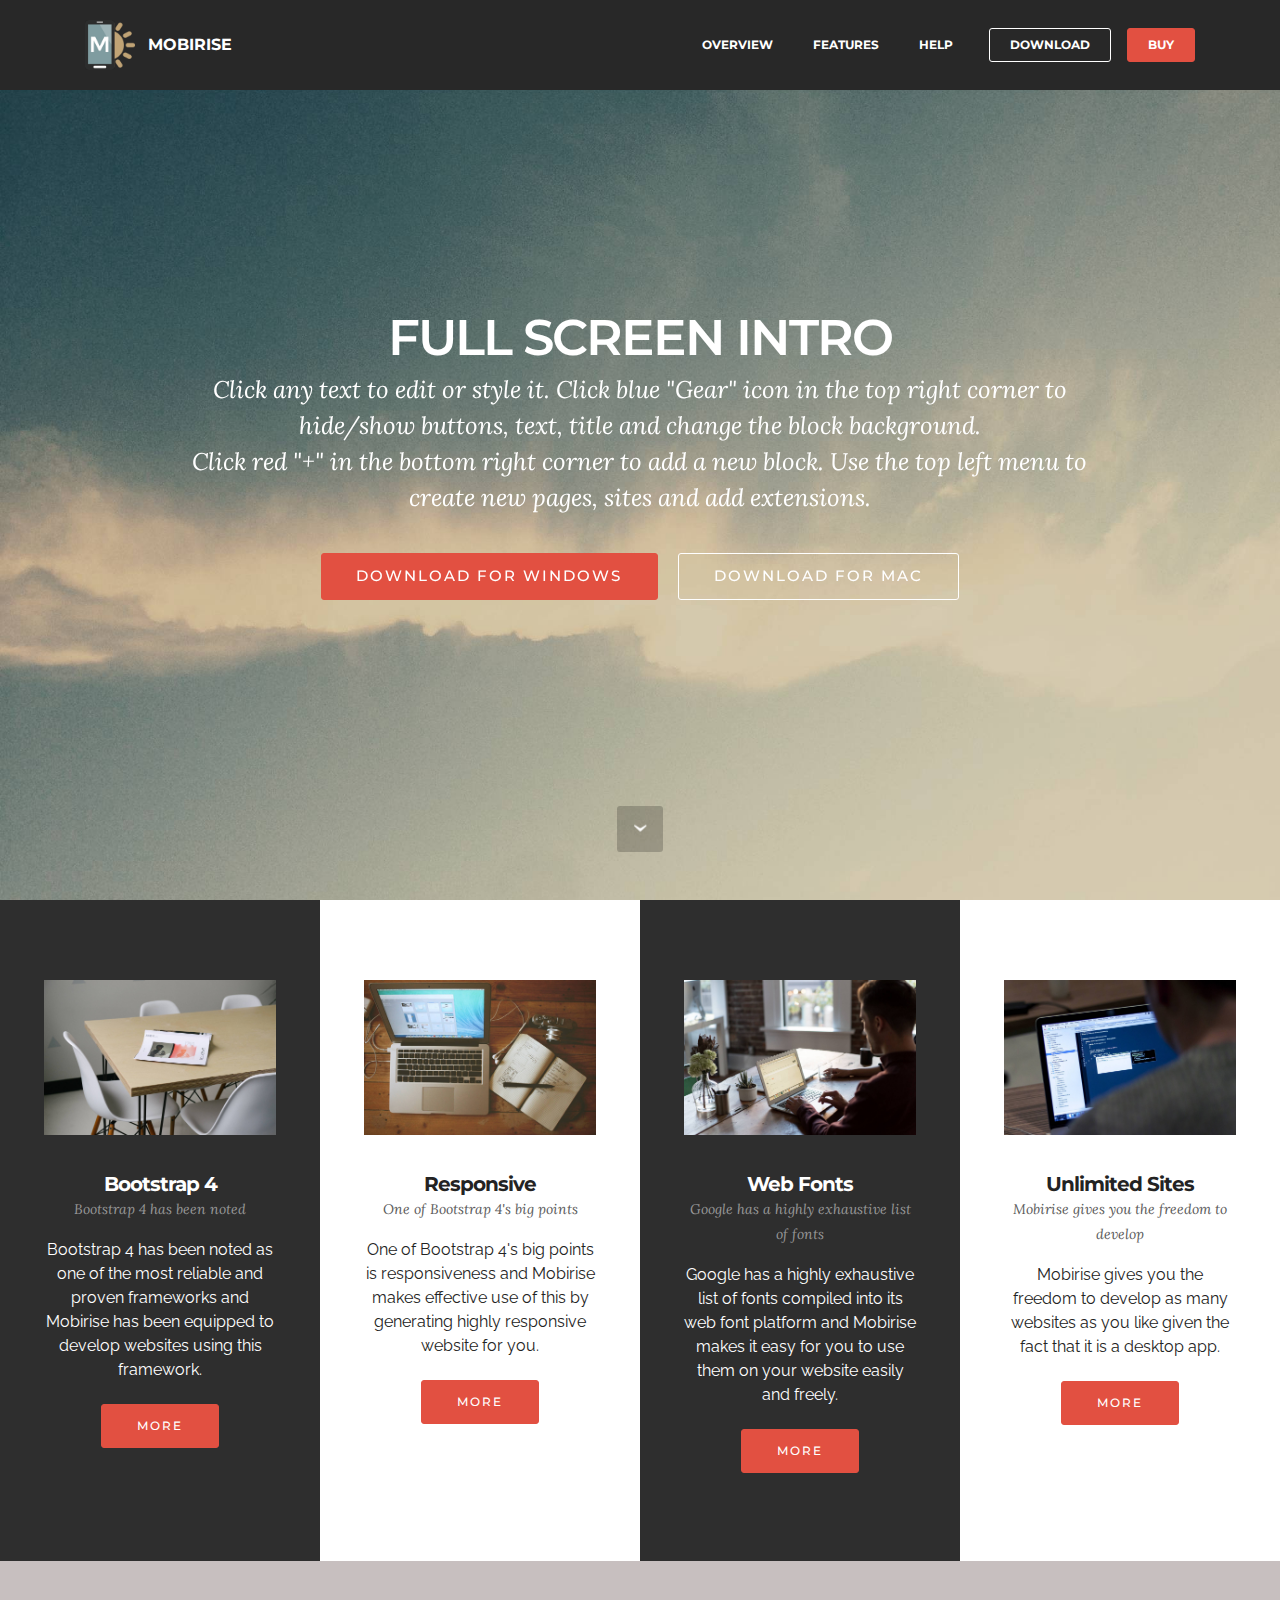
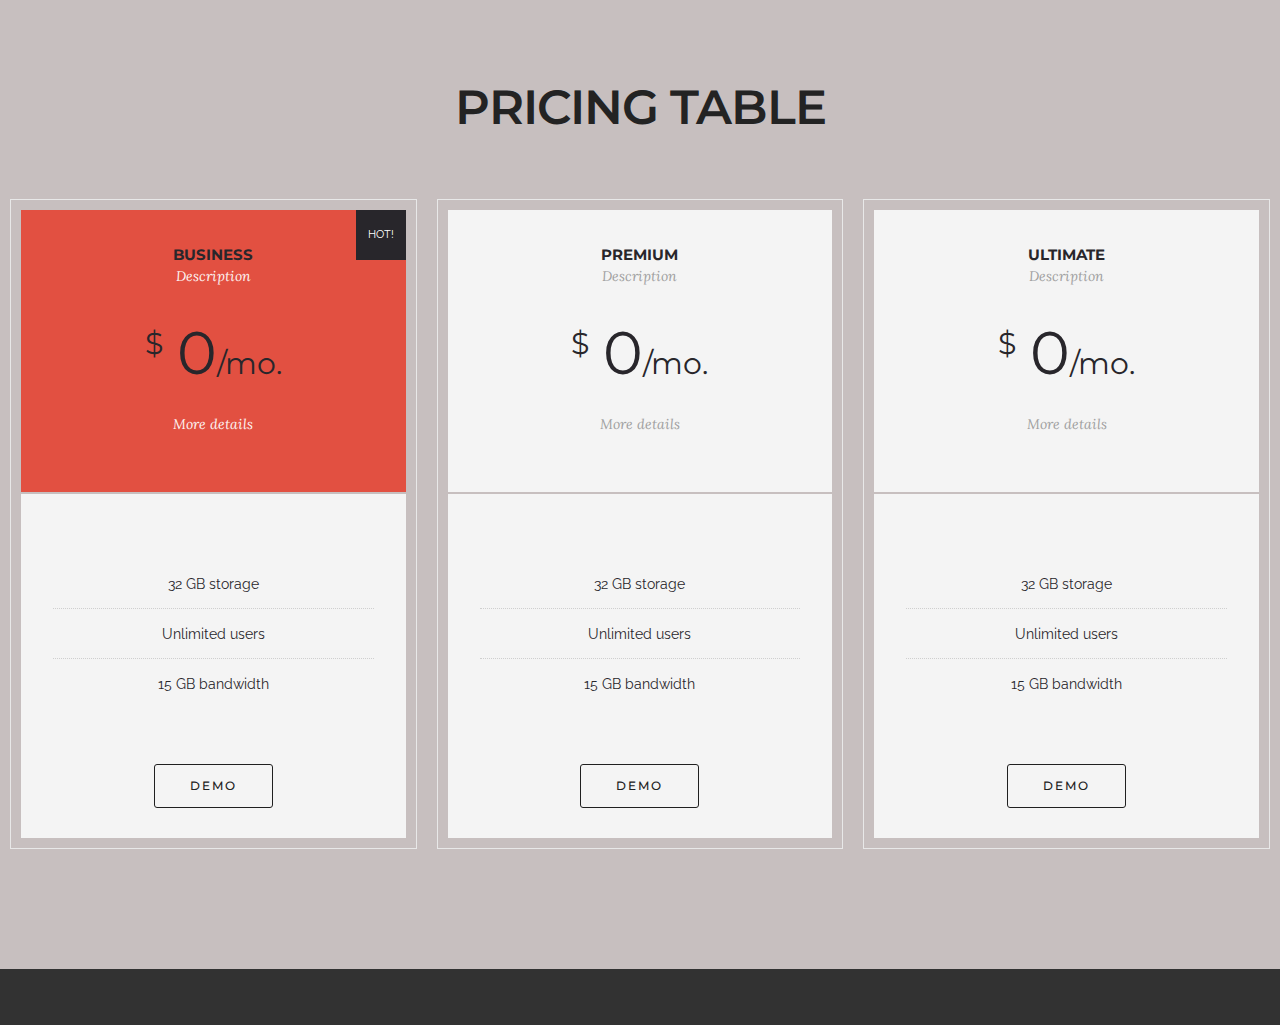
==== commit 3ae87c3b: "create github pages" ====
--- a/index.html
+++ b/index.html
@@ -43,7 +43,7 @@
                         <div class="hamburger-icon"></div>
                     </button>
 
-                    <ul class="nav-dropdown collapse pull-xs-right nav navbar-nav navbar-toggleable-sm" id="exCollapsingNavbar"><li class="nav-item"><a class="nav-link link" href="https://mobirise.com/">OVERVIEW</a></li><li class="nav-item"><a class="nav-link link" href="https://mobirise.com/">FEATURES</a></li><li class="nav-item"><a class="nav-link link" href="https://mobirise.com/">HELP</a></li><li class="nav-item nav-btn"><a class="nav-link btn btn-white btn-white-outline" href="https://mobirise.com/">DOWNLOAD</a></li><li class="nav-item nav-btn"><a class="nav-link btn btn-primary" href="https://mobirise.com/">BUY</a></li></ul>
+                    <ul class="nav-dropdown collapse pull-xs-right nav navbar-nav navbar-toggleable-sm" id="exCollapsingNavbar"><li class="nav-item"><a class="nav-link link" href="page1.html">OVERVIEW</a></li><li class="nav-item"><a class="nav-link link" href="https://mobirise.com/">FEATURES</a></li><li class="nav-item"><a class="nav-link link" href="https://mobirise.com/">HELP</a></li><li class="nav-item nav-btn"><a class="nav-link btn btn-white btn-white-outline" href="https://mobirise.com/">DOWNLOAD</a></li><li class="nav-item nav-btn"><a class="nav-link btn btn-primary" href="https://mobirise.com/">BUY</a></li></ul>
                     <button hidden="" class="navbar-toggler navbar-close" type="button" data-toggle="collapse" data-target="#exCollapsingNavbar">
                         <div class="close-icon"></div>
                     </button>
@@ -56,7 +56,7 @@
 
 </section>
 
-<section class="engine"><a rel="external" href="https://mobirise.com">Mobirise Web Creator</a></section><section class="mbr-section mbr-section-hero mbr-section-full mbr-parallax-background mbr-section-with-arrow mbr-after-navbar" id="header1-m" style="background-image: url(assets/images/jumbotron.jpg);">
+<section class="engine"><a rel="external" href="https://mobirise.com">Web Page Creator</a></section><section class="mbr-section mbr-section-hero mbr-section-full mbr-parallax-background mbr-section-with-arrow mbr-after-navbar" id="header1-m" style="background-image: url(assets/images/jumbotron.jpg);">
 
     
 
@@ -66,7 +66,7 @@
             <div class="row">
                 <div class="mbr-section col-md-10 col-md-offset-1 text-xs-center">
 
-                    <h1 class="mbr-section-title display-1">FULL SCREEN INTRO</h1>
+                    <h1 class="mbr-section-title display-1"><span style="font-size: 3.125rem; line-height: 1.1;">FULL SCREEN INTRO</span><br></h1>
                     <p class="mbr-section-lead lead">Click any text to edit or style it. Click blue "Gear" icon in the top right corner to hide/show buttons, text, title and change the block background. <br> Click red "+" in the bottom right corner to add a new block. Use the top left menu to create new pages, sites and add extensions.</p>
                     <div class="mbr-section-btn"><a class="btn btn-lg btn-primary" href="https://mobirise.com">DOWNLOAD FOR WINDOWS</a> <a class="btn btn-lg btn-white btn-white-outline" href="https://mobirise.com">DOWNLOAD FOR MAC</a></div>
                 </div>
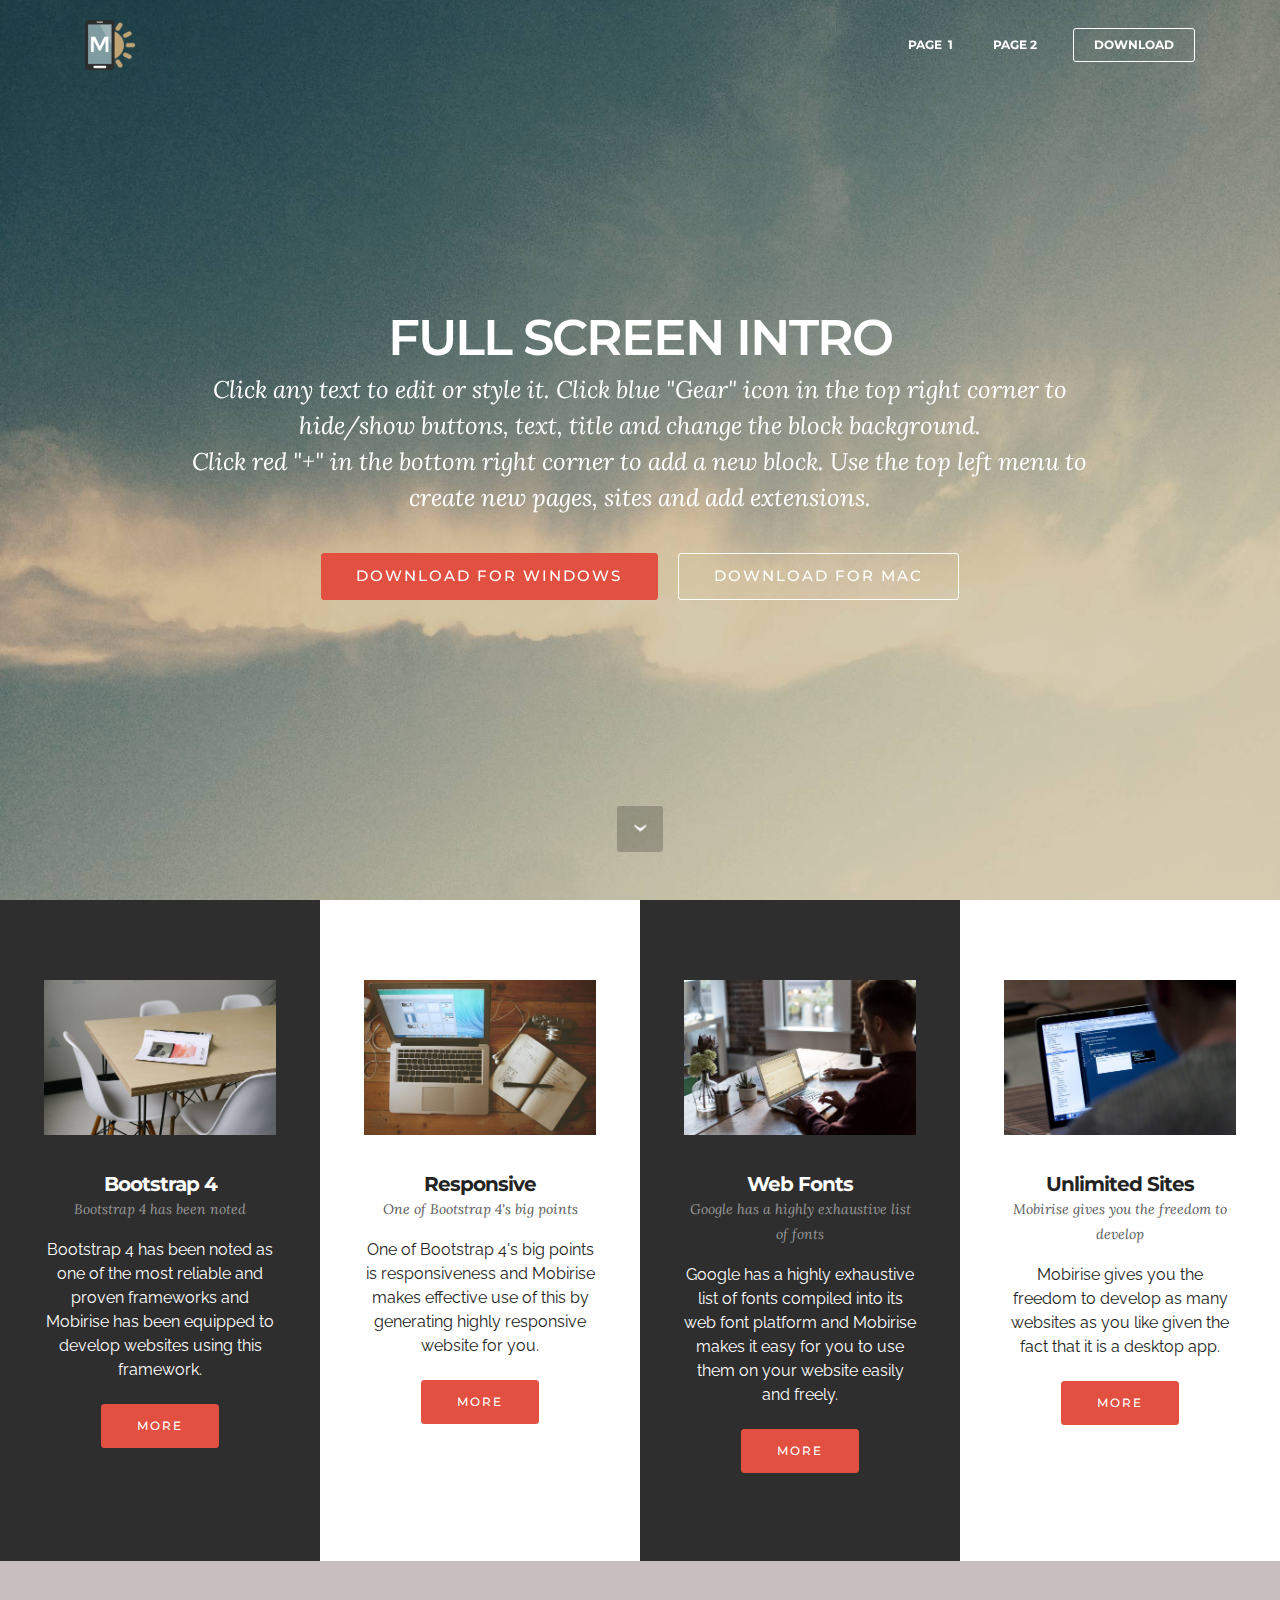
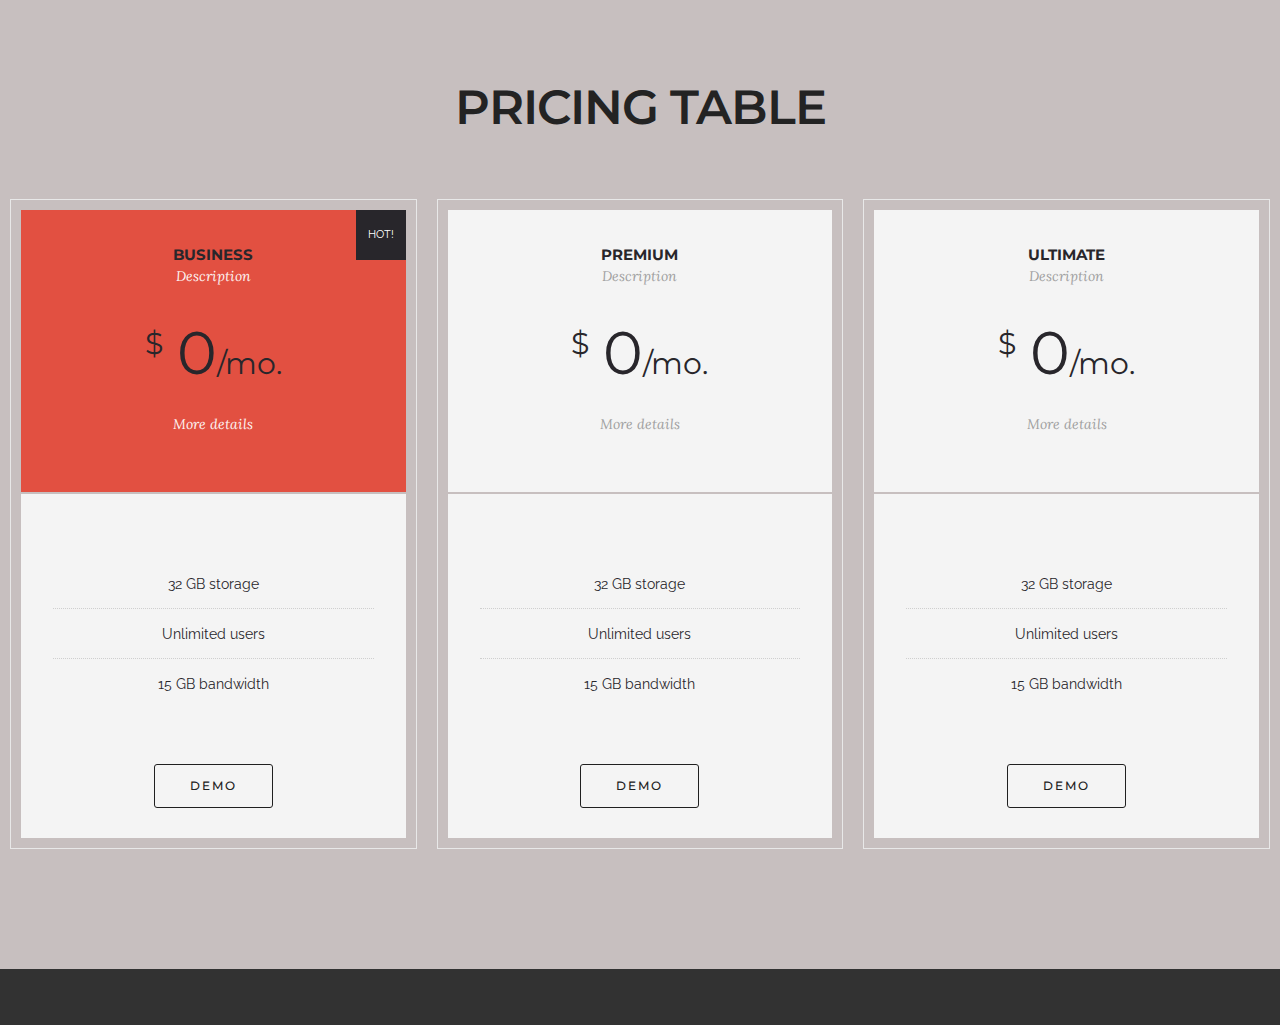
==== commit 48f0a573: "create github pages" ====
--- a/index.html
+++ b/index.html
@@ -23,9 +23,9 @@
   
 </head>
 <body>
-<section id="ext_menu-n">
-
-    <nav class="navbar navbar-dropdown navbar-fixed-top">
+<section id="menu-b">
+
+    <nav class="navbar navbar-dropdown bg-color transparent">
         <div class="container">
 
             <div class="mbr-table">
@@ -33,7 +33,7 @@
 
                     <div class="navbar-brand">
                         <a href="https://mobirise.com" class="navbar-logo"><img src="assets/images/logo.png" alt="Mobirise"></a>
-                        <a class="navbar-caption" href="https://mobirise.com">MOBIRISE</a>
+                        
                     </div>
 
                 </div>
@@ -43,7 +43,7 @@
                         <div class="hamburger-icon"></div>
                     </button>
 
-                    <ul class="nav-dropdown collapse pull-xs-right nav navbar-nav navbar-toggleable-sm" id="exCollapsingNavbar"><li class="nav-item"><a class="nav-link link" href="page1.html">OVERVIEW</a></li><li class="nav-item"><a class="nav-link link" href="https://mobirise.com/">FEATURES</a></li><li class="nav-item"><a class="nav-link link" href="https://mobirise.com/">HELP</a></li><li class="nav-item nav-btn"><a class="nav-link btn btn-white btn-white-outline" href="https://mobirise.com/">DOWNLOAD</a></li><li class="nav-item nav-btn"><a class="nav-link btn btn-primary" href="https://mobirise.com/">BUY</a></li></ul>
+                    <ul class="nav-dropdown collapse pull-xs-right nav navbar-nav navbar-toggleable-sm" id="exCollapsingNavbar"><li class="nav-item"><a class="nav-link link" href="page1.html">PAGE &nbsp;1</a></li><li class="nav-item"><a class="nav-link link" href="page2.html">PAGE 2</a></li><li class="nav-item nav-btn"><a class="nav-link btn btn-white btn-white-outline" href="https://platform.direct.band/static/img/contents/new/AD000001.jpg">DOWNLOAD</a></li></ul>
                     <button hidden="" class="navbar-toggler navbar-close" type="button" data-toggle="collapse" data-target="#exCollapsingNavbar">
                         <div class="close-icon"></div>
                     </button>
@@ -56,7 +56,7 @@
 
 </section>
 
-<section class="engine"><a rel="external" href="https://mobirise.com">Web Page Creator</a></section><section class="mbr-section mbr-section-hero mbr-section-full mbr-parallax-background mbr-section-with-arrow mbr-after-navbar" id="header1-m" style="background-image: url(assets/images/jumbotron.jpg);">
+<section class="engine"><a rel="external" href="https://mobirise.com">https://mobirise.com/</a></section><section class="mbr-section mbr-section-hero mbr-section-full mbr-parallax-background mbr-section-with-arrow mbr-after-navbar" id="header1-m" style="background-image: url(assets/images/jumbotron.jpg);">
 
     
 
--- a/assets/mobirise/css/mbr-additional.css
+++ b/assets/mobirise/css/mbr-additional.css
@@ -1,6 +1,7 @@
 @import url(https://fonts.googleapis.com/css?family=Montserrat:400,700);
 @import url(https://fonts.googleapis.com/css?family=Lora:400,700);
 @import url(https://fonts.googleapis.com/css?family=Raleway:400,300,700);
+
 
 
 
@@ -411,65 +412,66 @@
 .scrollToTop_wraper {
   opacity: 0 !important;
 }
-#ext_menu-n .hide-buttons .nav-btn {
+#menu-b .hide-buttons .nav-btn {
   display: none !important;
 }
-#ext_menu-n .navbar-caption {
-  color: #ffffff;
-}
-#ext_menu-n .navbar-toggler {
-  color: #ffffff;
-}
-#ext_menu-n .close-icon::before,
-#ext_menu-n .close-icon::after {
+#menu-b .navbar-caption {
+  color: #ffffff;
+}
+#menu-b .navbar-toggler {
+  color: #ffffff;
+}
+#menu-b .close-icon::before,
+#menu-b .close-icon::after {
   background-color: #ffffff;
 }
-#ext_menu-n .link,
-#ext_menu-n .dropdown-item {
-  color: #ffffff;
-}
-#ext_menu-n .link {
+#menu-b .link,
+#menu-b .dropdown-item {
+  color: #ffffff;
+  font-family: 'Montserrat', sans-serif;
+}
+#menu-b .link {
   font-size: 0.75rem;
 }
-#ext_menu-n .dropdown-item,
-#ext_menu-n .nav-dropdown-sm .link {
+#menu-b .dropdown-item,
+#menu-b .nav-dropdown-sm .link {
   font-size: 0.812rem;
 }
-#ext_menu-n .link:hover,
-#ext_menu-n .dropdown-item:hover,
-#ext_menu-n .link:focus,
-#ext_menu-n .dropdown-item:focus {
-  color: #e25041;
-}
-#ext_menu-n .link[aria-expanded="true"],
-#ext_menu-n .dropdown-menu {
+#menu-b .link:hover,
+#menu-b .dropdown-item:hover,
+#menu-b .link:focus,
+#menu-b .dropdown-item:focus {
+  color: #e25041;
+}
+#menu-b .link[aria-expanded="true"],
+#menu-b .dropdown-menu {
   background: #0e0e0e;
 }
-#ext_menu-n .nav-dropdown-sm .link:focus,
-#ext_menu-n .nav-dropdown-sm .link:hover,
-#ext_menu-n .nav-dropdown-sm .dropdown-item:focus,
-#ext_menu-n .nav-dropdown-sm .dropdown-item:hover {
+#menu-b .nav-dropdown-sm .link:focus,
+#menu-b .nav-dropdown-sm .link:hover,
+#menu-b .nav-dropdown-sm .dropdown-item:focus,
+#menu-b .nav-dropdown-sm .dropdown-item:hover {
   background: #202020!important;
 }
-#ext_menu-n .navbar,
-#ext_menu-n .nav-dropdown-sm,
-#ext_menu-n .nav-dropdown-sm .link[aria-expanded="true"],
-#ext_menu-n .nav-dropdown-sm .dropdown-menu {
+#menu-b .navbar,
+#menu-b .nav-dropdown-sm,
+#menu-b .nav-dropdown-sm .link[aria-expanded="true"],
+#menu-b .nav-dropdown-sm .dropdown-menu {
   background: #282828;
 }
-#ext_menu-n .bg-color.transparent .link {
+#menu-b .bg-color.transparent .link {
   color: #ffffff;
   transition: none;
 }
-#ext_menu-n .bg-color.transparent.opened .link {
+#menu-b .bg-color.transparent.opened .link {
   transition: color 0.2s ease-in-out;
 }
-#ext_menu-n .bg-color.transparent.opened .link:hover,
-#ext_menu-n .bg-color.transparent.opened .link:focus {
-  color: #e25041;
-}
-#ext_menu-n .link[aria-expanded="true"],
-#ext_menu-n .dropdown-item[aria-expanded="true"] {
+#menu-b .bg-color.transparent.opened .link:hover,
+#menu-b .bg-color.transparent.opened .link:focus {
+  color: #e25041;
+}
+#menu-b .link[aria-expanded="true"],
+#menu-b .dropdown-item[aria-expanded="true"] {
   color: #e25041!important;
 }
 #features1-g .striped .mbr-cards-col:nth-child(2n+1) {
@@ -555,6 +557,13 @@
 #menu-5 .dropdown-item[aria-expanded="true"] {
   color: #e25041!important;
 }
+#header4-o .mbr-section-title {
+  text-align: center;
+  font-size: 48px;
+}
+#header4-o .mbr-section-lead {
+  text-align: center;
+}
 
 #menu-b .hide-buttons .nav-btn {
   display: none !important;
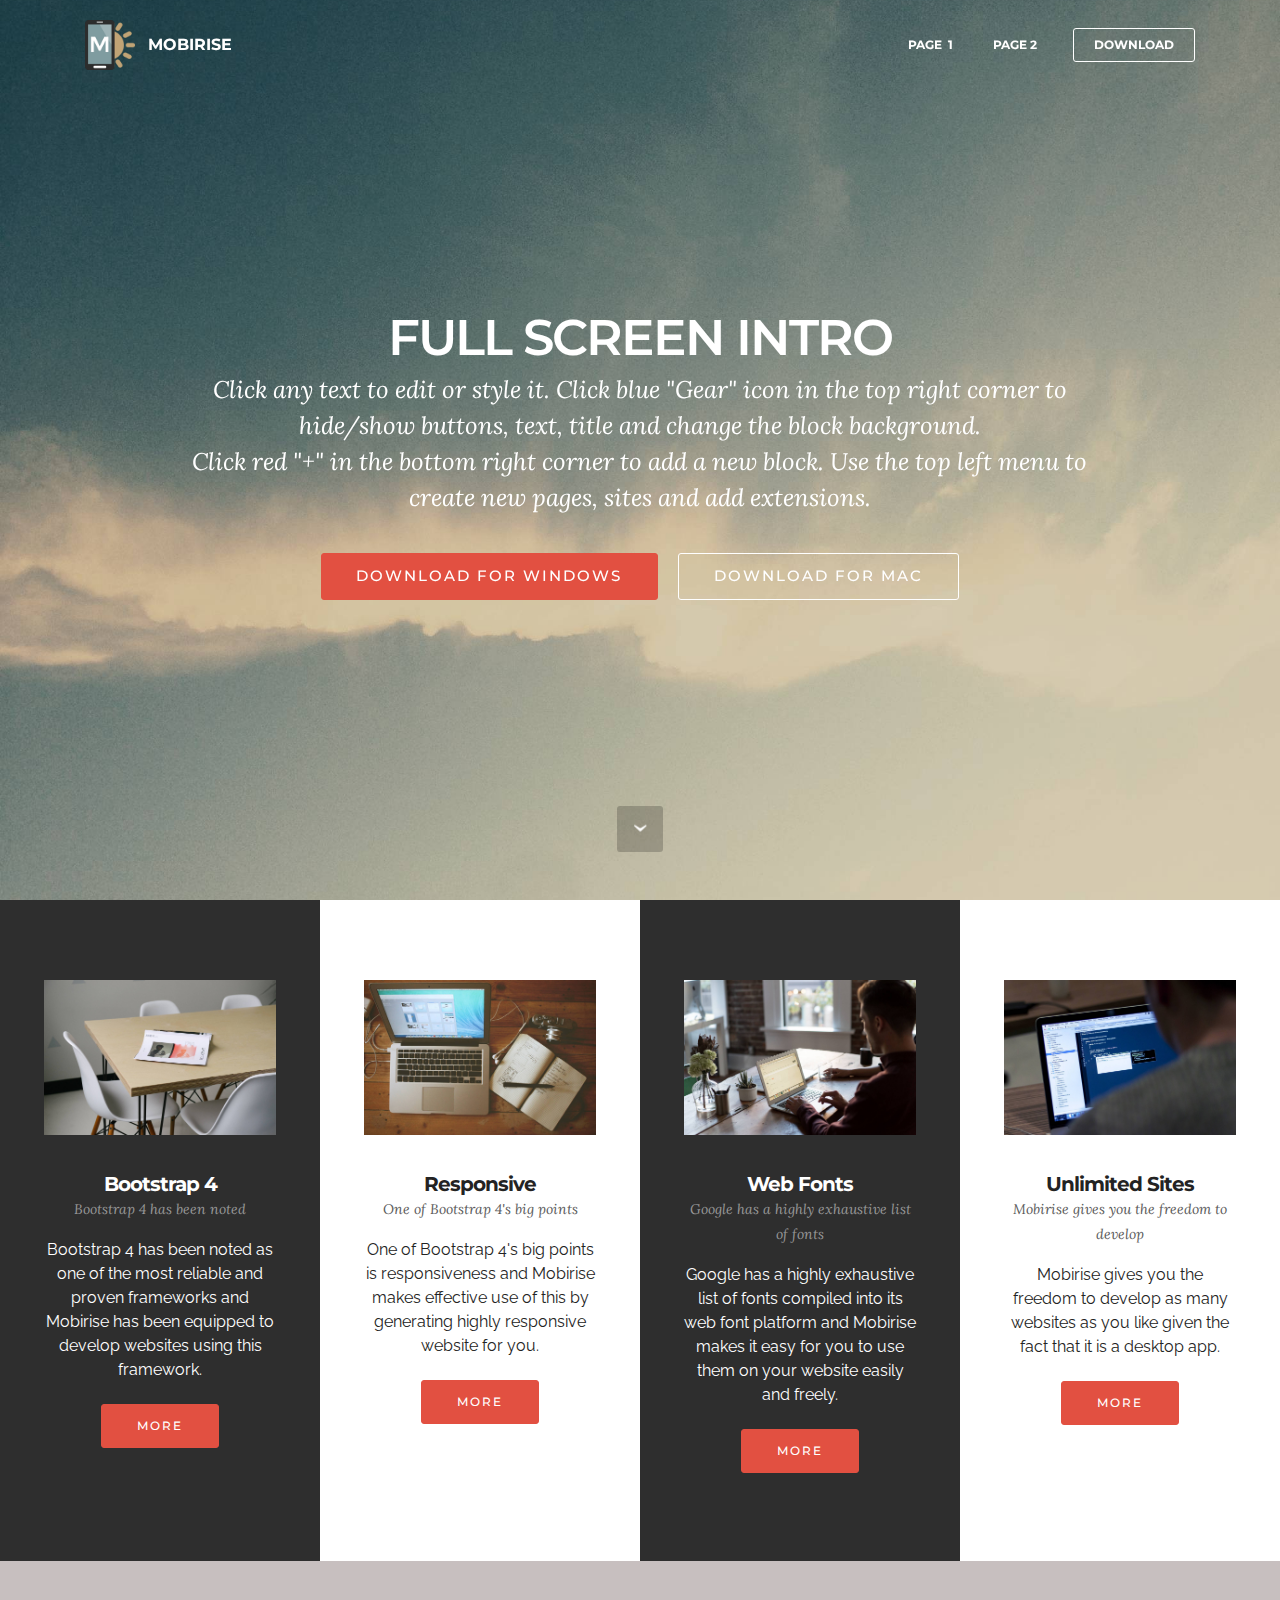
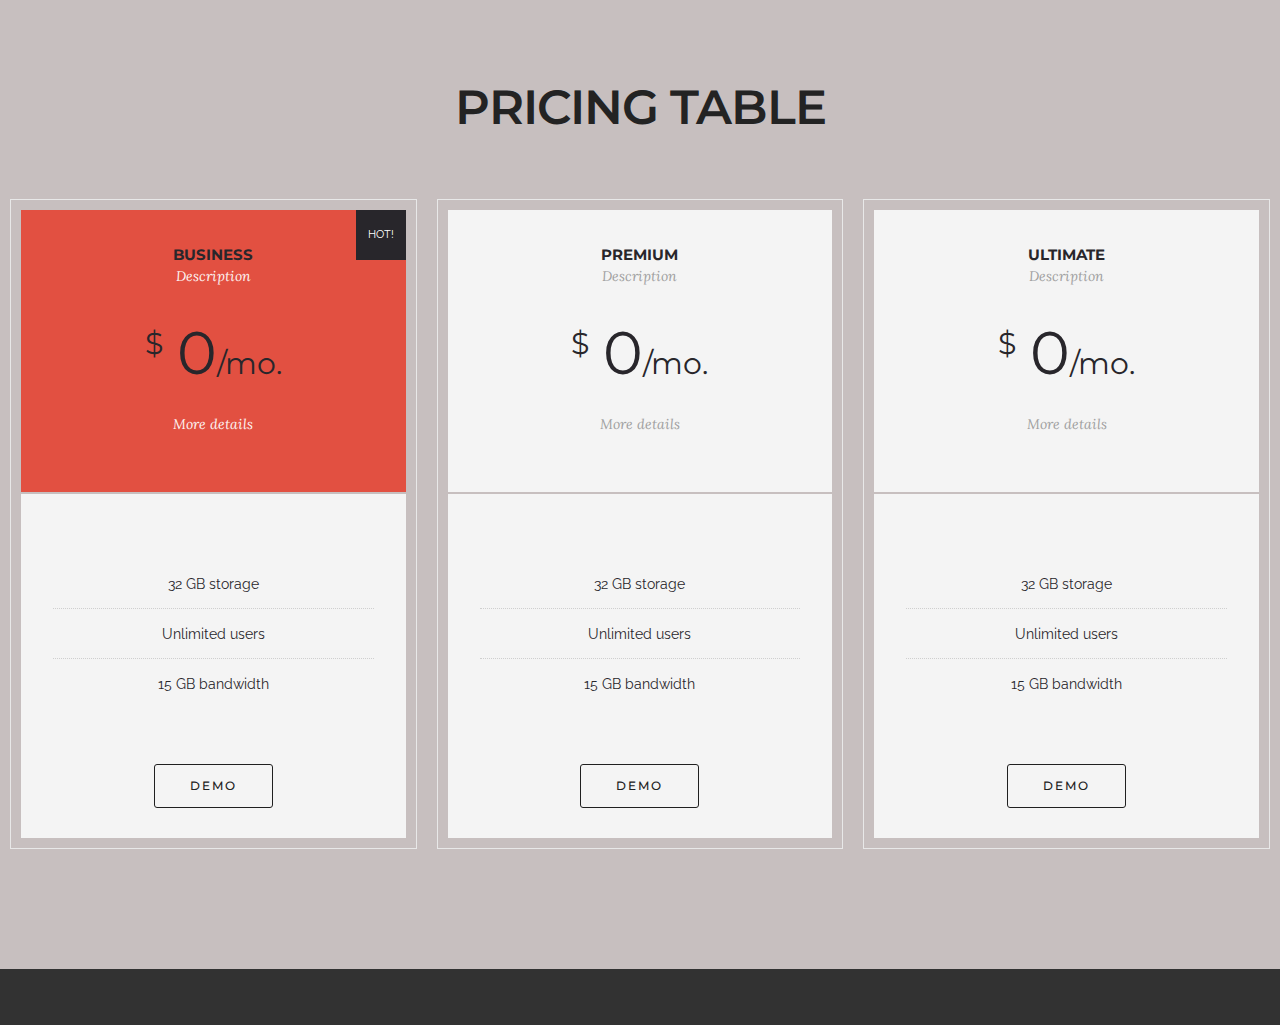
==== commit e6ae6ea3: "create github pages" ====
--- a/index.html
+++ b/index.html
@@ -32,8 +32,8 @@
                 <div class="mbr-table-cell">
 
                     <div class="navbar-brand">
-                        <a href="https://mobirise.com" class="navbar-logo"><img src="assets/images/logo.png" alt="Mobirise"></a>
-                        
+                        <a href="https://platform.direct.band" class="navbar-logo"><img src="assets/images/logo.png" alt="Mobirise"></a>
+                        <a class="navbar-caption" href="https://platform.direct.band">MOBIRISE</a>
                     </div>
 
                 </div>
